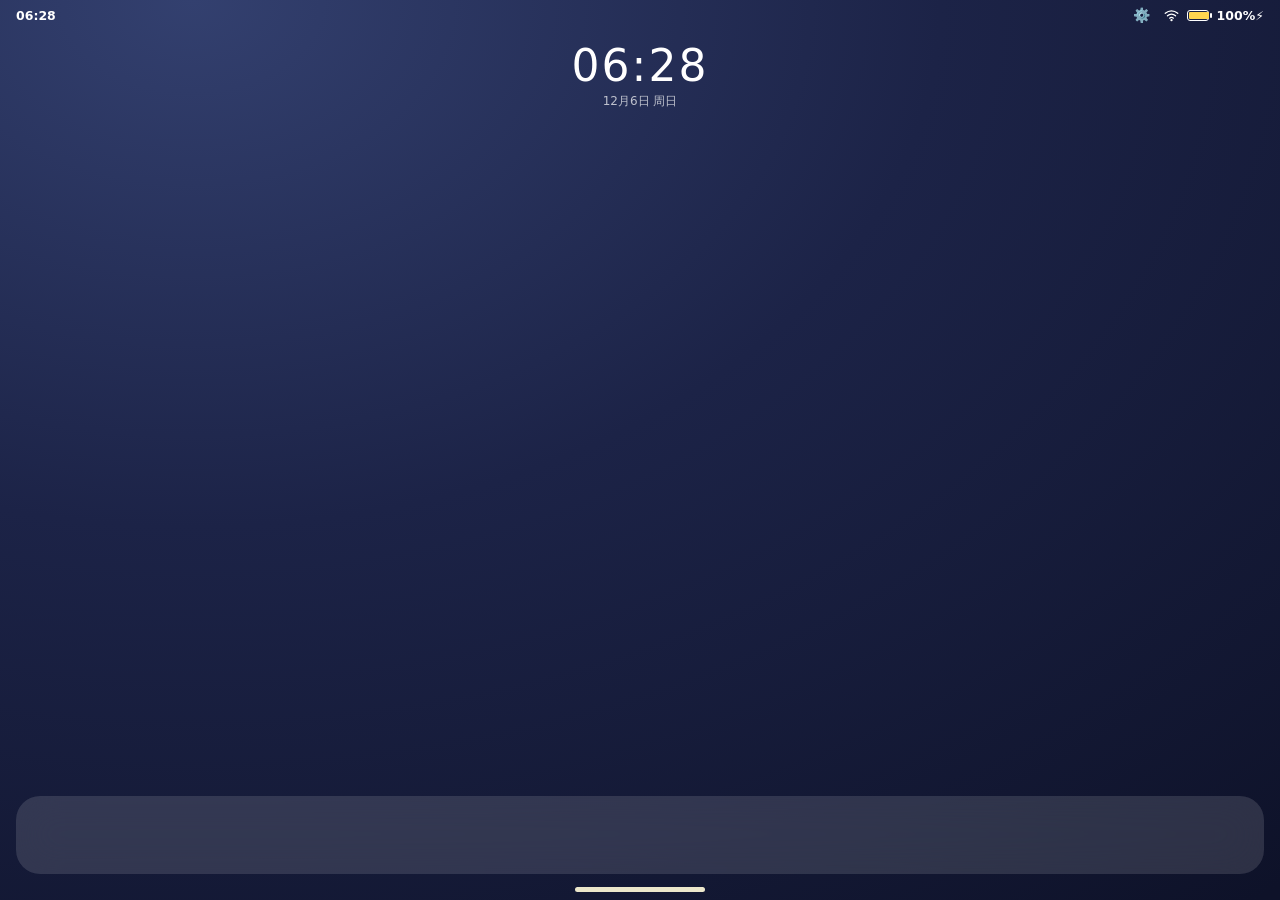
==== launcher/templates/home.html @ f42b1407 "有些BUG，要修改一下" ====
<!DOCTYPE html><html lang="zh-CN"><head><meta charset="utf-8">
<meta name="viewport" content="width=device-width,initial-scale=1">
<title>__TITLE__</title>
<style>
*{margin:0;padding:0;box-sizing:border-box;-webkit-tap-highlight-color:transparent}
html,body{height:100%;overflow:hidden}
body{font-family:system-ui,-apple-system,"PingFang SC","Microsoft YaHei",sans-serif;
background:radial-gradient(130% 130% at 15% 0%,#33406f 0%,#1c2347 45%,#0e1229 100%);
color:#fff;user-select:none}
#statusbar{position:fixed;top:0;left:0;right:0;height:30px;z-index:90;
display:flex;justify-content:space-between;align-items:center;padding:0 16px;
font-size:12.5px;font-weight:600;pointer-events:auto}
.sbR{display:flex;align-items:center;gap:8px}
#gearBtn{background:none;border:0;color:#fff;cursor:pointer;font-size:14px;padding:4px 6px;border-radius:6px;mix-blend-mode:difference}
#gearBtn:hover{background:rgba(255,255,255,.18)}
#gearBtn.hasUpdate::after{content:"";display:inline-block;width:6px;height:6px;margin-left:1px;
background:#e74c3c;border-radius:50%;vertical-align:top;box-shadow:0 0 0 2px #0e1229}
#netIcon{width:15px;height:15px}
#netIcon .slash{display:none}
#netIcon.off .slash{display:block}
#netIcon.off .arc{opacity:.3}
#batt{width:22px;height:11px;border:1.5px solid #fff;border-radius:3px;position:relative}
#batt i{position:absolute;inset:1px;background:#7CFC9A;border-radius:1px;transition:width .3s}
#batt b{position:absolute;right:-4px;top:2px;width:2px;height:5px;background:#fff;border-radius:1px}
#home{position:absolute;inset:0;display:flex;flex-direction:column;
padding:40px 0 0;transition:.25s;touch-action:none}
#home.dim{opacity:0;transform:scale(1.08);pointer-events:none}
#cw{text-align:center;margin-bottom:18px}
#cwTime{font-size:44px;font-weight:200;letter-spacing:2px}
#cwDate{font-size:12px;opacity:.7;margin-top:2px}
#pager{flex:1;overflow:hidden}
#screens{display:flex;height:100%;transition:transform .25s cubic-bezier(.2,.8,.2,1)}
.screen{flex:0 0 100%;display:grid;grid-template-columns:repeat(4,1fr);
gap:26px 6px;align-content:start;padding:10px 22px}
.icon{display:flex;flex-direction:column;align-items:center;gap:7px;cursor:pointer}
.tile{position:relative;width:58px;height:58px;border-radius:15px;font-size:29px;
display:flex;align-items:center;justify-content:center;
background:linear-gradient(160deg,rgba(255,255,255,.22),rgba(255,255,255,.06)),var(--c);
box-shadow:0 8px 18px rgba(0,0,0,.35);transition:transform .12s}
.icon:active .tile{transform:scale(.88)}
.name{font-size:12px;opacity:.92;max-width:70px;overflow:hidden;text-overflow:ellipsis;white-space:nowrap}
.tile.running::after{content:"";position:absolute;bottom:-11px;left:50%;
transform:translateX(-50%);width:5px;height:5px;border-radius:50%;background:#7CFC9A}
.tile.system::before{content:"";position:absolute;top:4px;right:4px;width:5px;height:5px;border-radius:50%;background:#00cec9}
#dots{display:flex;justify-content:center;gap:6px;padding:8px 0 12px}
#dots i{width:6px;height:6px;border-radius:50%;background:rgba(255,255,255,.35);transition:.2s}
#dots i.on{background:#fff;transform:scale(1.2)}
#dock{margin:0 16px 26px;height:78px;border-radius:24px;background:rgba(255,255,255,.13);
backdrop-filter:blur(20px);display:flex;align-items:center;justify-content:space-evenly}
#dock .name{display:none}
.panel{position:fixed;inset:0;z-index:60;background:rgba(10,14,30,.85);backdrop-filter:blur(14px);
transform:translateY(100%);transition:transform .28s cubic-bezier(.2,.8,.2,1);
display:flex;flex-direction:column;padding:46px 0 24px}
.panel.show{transform:translateY(0)}
.pHead{display:flex;justify-content:space-between;align-items:center;padding:0 22px 12px;font-size:15px}
.pHead span{display:flex;gap:8px}
.pHead button{background:rgba(255,255,255,.15);border:none;color:#fff;border-radius:14px;
padding:6px 12px;cursor:pointer;font-size:12px}
#rCards{flex:1;display:flex;gap:14px;overflow-x:auto;padding:10px 22px;align-items:center;touch-action:pan-x}
.card{position:relative;flex:0 0 150px;height:210px;border-radius:18px;background:rgba(255,255,255,.1);
display:flex;flex-direction:column;align-items:center;justify-content:center;gap:10px;
cursor:pointer;transition:transform .2s,opacity .2s;touch-action:none;will-change:transform,opacity}
.card.fadeOut{opacity:0;transform:translateY(-80px) scale(.85)!important;pointer-events:none}
.card .x{position:absolute;top:8px;right:10px;background:none;border:none;color:rgba(255,255,255,.7);
font-size:15px;cursor:pointer}
.card .st{font-size:11px;color:rgba(255,255,255,.55)}
.rTip{text-align:center;color:rgba(255,255,255,.45);font-size:12px;padding-top:12px}
.rEmpty{flex:1;display:flex;align-items:center;justify-content:center;color:rgba(255,255,255,.4);font-size:14px}
.page{position:absolute;inset:0;background:#fff;display:none;flex-direction:column;
z-index:40;padding-top:30px}
.page.show{display:flex;animation:op .3s cubic-bezier(.25,.9,.3,1)}
@keyframes op{from{transform:scale(.4);opacity:0;border-radius:30px}}
.bar{height:44px;background:#1c2347;color:#fff;display:flex;align-items:center;
justify-content:space-between;padding:0 14px;font-size:13px}
.bar button{background:none;border:none;color:#fff;font-size:13px;cursor:pointer;padding:6px 10px}
.page iframe{flex:1;border:0;width:100%}
.loading{flex:1;display:flex;align-items:center;justify-content:center;color:#888;font-size:14px}
.gz{position:absolute;left:0;right:0;bottom:0;height:16px;z-index:5}
#homeBar{position:fixed;left:50%;bottom:8px;transform:translateX(-50%);width:130px;height:5px;
border-radius:3px;background:#fff;mix-blend-mode:difference;z-index:99;cursor:pointer}
/* ── 关于模态 ── */
.modalMask{position:fixed;inset:0;z-index:200;background:rgba(0,0,0,.65);backdrop-filter:blur(6px);
display:none;align-items:center;justify-content:center;padding:24px}
.modalMask.show{display:flex;animation:fade .2s}
@keyframes fade{from{opacity:0}}
.modal{width:min(520px,96vw);max-height:86vh;background:#141938;border:1px solid rgba(255,255,255,.1);
border-radius:20px;padding:22px;display:flex;flex-direction:column;gap:14px;color:#fff;
box-shadow:0 20px 60px rgba(0,0,0,.6)}
.modal h2{font-size:18px;font-weight:600;display:flex;align-items:center;gap:10px}
.modal .ver{display:flex;justify-content:space-between;align-items:center;font-size:12px;opacity:.75}
.modal .logoRow{display:flex;gap:14px;align-items:center}
.modal .logoBig{width:64px;height:64px;border-radius:18px;font-size:34px;
background:linear-gradient(160deg,#5b8cff44,#00cec933);display:flex;align-items:center;justify-content:center;
box-shadow:0 8px 24px rgba(0,0,0,.4)}
.modal .cl{background:rgba(255,255,255,.06);border-radius:12px;padding:10px 16px;
max-height:260px;overflow:auto;font-size:13px;line-height:1.8}
.modal .cl ul{padding-left:18px}
.modal .foot{display:flex;justify-content:flex-end;gap:8px;margin-top:auto}
.modal button{padding:8px 16px;border-radius:12px;border:0;cursor:pointer;font-size:12px;font-weight:600}
.btnPri{background:#5b8cff;color:#fff}
.btnDef{background:rgba(255,255,255,.12);color:#fff}
.updHint{padding:10px 12px;border-radius:12px;font-size:12px;line-height:1.7}
.updHint.ok{background:rgba(46,204,113,.15);color:#2ecc71}
.updHint.up{background:rgba(231,76,60,.15);color:#e74c3c}
/* ── Toast ── */
.__toast{position:fixed;left:50%;top:50%;transform:translate(-50%,-50%);z-index:9999;
padding:10px 18px;background:rgba(0,0,0,.82);color:#fff;border-radius:12px;font-size:13px;
font-weight:500;animation:fade .15s, pop .22s cubic-bezier(.2,.9,.3,1.2)}
@keyframes pop{from{transform:translate(-50%,-50%) scale(.85);opacity:0}}
</style></head><body>

<div id="statusbar">
  <span id="sbTime">--:--</span>
  <span class="sbR">
    <button id="gearBtn" title="关于 / 系统更新">⚙️</button>
    <svg id="netIcon" viewBox="0 0 24 24" fill="none" stroke="currentColor"
         stroke-width="2" stroke-linecap="round">
      <path class="arc" d="M2 8.5C5 5.9 8.4 4.5 12 4.5s7 1.4 10 4"/>
      <path class="arc" d="M5.5 12.5c2-1.8 4.2-2.7 6.5-2.7s4.5.9 6.5 2.7"/>
      <path class="arc" d="M9 16.3c1-.9 2-1.3 3-1.3s2 .4 3 1.3"/>
      <circle cx="12" cy="19.5" r="1.8" fill="currentColor" stroke="none"/>
      <path class="slash" d="M4 4l16 16"/>
    </svg>
    <span id="batt"><i id="battFill"></i><b></b></span><span id="battPct"></span>
  </span>
</div>

<div id="home">
  <div id="cw"><div id="cwTime">--:--</div><div id="cwDate"></div></div>
  <div id="pager"><div id="screens"></div></div>
  <div id="dots"></div>
  <div id="dock"></div>
</div>

<!-- 最近任务面板（上拉手势打开） -->
<div id="recents" class="panel">
  <div class="pHead"><span>最近任务</span>
    <span><button id="clearAll">全部清除</button><button id="closeR">▼ 收起</button></span></div>
  <div id="rCards"></div>
  <div class="rTip">上滑卡片清除单个 · 空白处下滑关闭 · 点卡片回到应用</div>
</div>

<!-- 关于 / 系统更新 模态 -->
<div id="aboutMask" class="modalMask">
  <div class="modal" role="dialog" aria-label="关于">
    <div class="logoRow">
      <div class="logoBig">🚀</div>
      <div style="flex:1">
        <h2>__TITLE__</h2>
        <div class="ver"><span id="abVer">v__VERSION__</span>
          <span id="abRel">__RELEASED__</span></div>
      </div>
    </div>
    <div id="abUpd" class="updHint" style="display:none"></div>
    <div>
      <div style="font-size:12px;opacity:.7;margin-bottom:6px">📋 更新说明</div>
      <div class="cl"><ul>__CHANGELOG_HTML__</ul></div>
    </div>
    <div class="foot">
      <button class="btnDef" onclick="closeAbout()">关闭</button>
      <button class="btnPri" onclick="checkLauncherUpdate()">🔍 检查更新</button>
    </div>
  </div>
</div>

<div id="pages"></div>
<div id="homeBar"></div>

<script>
const LAUNCHER_VER = '__VERSION__';
const PAGE=16;
let APPS=[],pageIdx=0,screenCount=0,current=null,recentsOpen=false,suppress=false;
const pages={},openedOrder=[];
const $=id=>document.getElementById(id);

/* ── 工具 ── */
function showToast(msg,dur){const d=document.createElement('div');d.className='__toast';
  d.textContent=msg;document.body.appendChild(d);
  setTimeout(()=>{d.style.transition='opacity .2s';d.style.opacity='0';
    setTimeout(()=>d.remove(),220);},(dur||1600));}
function esc(s){return String(s??'').replace(/[&<>"']/g,c=>({'&':'&amp;','<':'&lt;','>':'&gt;','"':'&quot;',"'":'&#39;'}[c]));}
function clUL(text){if(!text)return'<li style="opacity:.4">暂无</li>';
  return String(text).split('\n').map(s=>s.trim().replace(/^[-•*]\s*/,'')).filter(Boolean)
    .map(s=>'<li>'+esc(s)+'</li>').join('')||'<li style="opacity:.4">暂无</li>';}

/* ── 时钟 / 网络 / 电量 ── */
function tick(){const d=new Date(),p=n=>String(n).padStart(2,'0');
  $('sbTime').textContent=p(d.getHours())+':'+p(d.getMinutes());
  $('cwTime').textContent=$('sbTime').textContent;
  $('cwDate').textContent=`${d.getMonth()+1}月${d.getDate()}日 周${'日一二三四五六'[d.getDay()]}`;}
tick();setInterval(tick,1000);
const setNet=()=>$('netIcon').classList.toggle('off',!navigator.onLine);
addEventListener('online',setNet);addEventListener('offline',setNet);setNet();
if(navigator.getBattery)navigator.getBattery().then(b=>{
  const up=()=>{$('battFill').style.width=(b.level*100)+'%';
    $('battFill').style.background=b.charging?'#ffd54f':'#7CFC9A';
    $('battPct').textContent=Math.round(b.level*100)+'%'+(b.charging?'⚡':'');};
  up();b.addEventListener('levelchange',up);b.addEventListener('chargingchange',up);});

/* ── 桌面构建 ── */
function buildHome(){
  const homeApps=APPS.filter(a=>!a.dock);
  screenCount=Math.max(1,Math.ceil(homeApps.length/PAGE));
  const sc=$('screens');sc.innerHTML='';
  for(let s=0;s<screenCount;s++){
    const d=document.createElement('div');d.className='screen';
    homeApps.slice(s*PAGE,(s+1)*PAGE).forEach(a=>d.appendChild(iconEl(a)));
    sc.appendChild(d);}
  const dk=$('dock');dk.innerHTML='';
  APPS.filter(a=>a.dock).forEach(a=>dk.appendChild(iconEl(a)));
  const dots=$('dots');dots.innerHTML='';
  for(let i=0;i<screenCount;i++)dots.appendChild(document.createElement('i'));
  gotoPage(0);updateDots();}
function iconEl(a){
  const d=document.createElement('div');d.className='icon';d.dataset.id=a.id;
  const sys=a.system?'<div class="tile system" style="--c:'+a.color+'">'+a.icon+'</div>':
    '<div class="tile" style="--c:'+a.color+'">'+a.icon+'</div>';
  d.innerHTML=sys+'<div class="name">'+esc(a.name)+'</div>';return d;}
function gotoPage(i){
  pageIdx=Math.max(0,Math.min(screenCount-1,i));
  $('screens').style.transform=`translateX(${-pageIdx*$('pager').clientWidth}px)`;
  [...$('dots').children].forEach((d,j)=>d.classList.toggle('on',j===pageIdx));}
addEventListener('resize',()=>gotoPage(pageIdx));
function updateDots(){
  const run={};APPS.forEach(a=>run[a.id]=a.running);
  document.querySelectorAll('.icon').forEach(el=>{
    const tile=el.querySelector('.tile');
    if(tile){tile.classList.toggle('running',!!run[el.dataset.id]);
      tile.classList.toggle('system',!!APPS.find(a=>a.id===el.dataset.id&&a.system));}});}

/* ── 打开/关闭应用 ── */
async function openApp(a){
  let pg=pages[a.id];if(!pg){
    pg=document.createElement('div');pg.className='page';
    // 后台进程（有 cmd 无 port）：不创建 iframe，显示进度提示
    const isBg=!a.cmd||(a.cmd&&a.port==null);
    if(isBg){
      pg.innerHTML=`<div class="bar"><span>${esc(a.icon)} ${esc(a.name)}</span>
        <span><button onclick="goHome()">🏠 回桌面</button>
        <button onclick="killApp('${a.id}')">✕ 退出</button></span></div>
        <div class="loading">正在启动 ${esc(a.name)}…</div>
        <div style="text-align:center;margin-top:40px;opacity:.6">${esc(a.name)} 后台运行中</div>`;
    }else{
      pg.innerHTML=`<div class="bar"><span>${esc(a.icon)} ${esc(a.name)}</span>
        <span><button onclick="goHome()">🏠 回桌面</button>
        <button onclick="killApp('${a.id}')">✕ 退出</button></span></div>
        <div class="loading">正在拉起进程，等待端口就绪…</div>
        <iframe style="display:none"></iframe><div class="gz"></div>`;
    }
    document.body.appendChild(pg);pages[a.id]=pg;openedOrder.push(a.id);}
  pg.classList.add('show');$('home').classList.add('dim');current=a.id;
  const wasRunning=a.running;
  const j=await (await fetch('/api/open?id='+a.id)).json();
  const iframe=pg.querySelector('iframe'),ld=pg.querySelector('.loading');
  if(j.url){
    if(j.ok&&(!wasRunning||!iframe.src)){
      iframe.src=j.url+(j.url.includes('?')?'&':'?')+'t='+Date.now();
      iframe.onload=()=>{ld.style.display='none';iframe.style.display='block';};
    }else{ld.style.display='none';iframe.style.display='block';}
  }else{
    // 无 URL（后台进程）：直接标记就绪
    ld.style.display='none';
  }
  poll();}
function goHome(){if(recentsOpen)return closeRecents();
  if(!current)return;pages[current].classList.remove('show');
  $('home').classList.remove('dim');current=null;}
async function killApp(id){
  const card=document.querySelector(`#rCards .card[data-id="${id}"]`);
  if(card){card.classList.add('fadeOut');}
  try{await fetch('/api/close?id='+id);}catch(e){}
  if(pages[id]){
    // 1. 断开 iframe（about:blank 停止 React 渲染）
    const iframe=pages[id].querySelector('iframe');
    if(iframe){
      const done=new Promise(res=>{
        iframe.onload=()=>{iframe.remove();res();};
        iframe.src='about:blank';
        setTimeout(res,300); // 保底超时
      });
      await done;
    }
    // 2. 隐藏 + 延迟删除
    pages[id].style.display='none';
    setTimeout(()=>{
      if(pages[id]&&!pages[id].parentElement)return;
      if(pages[id]){pages[id].remove();delete pages[id];}
      const idx=openedOrder.indexOf(id);if(idx>=0)openedOrder.splice(idx,1);
      if(current===id){current=null;$('home').classList.remove('dim');}
      if(recentsOpen)renderRecents();poll();},50);
  }else{
    const idx=openedOrder.indexOf(id);if(idx>=0)openedOrder.splice(idx,1);
    if(current===id){current=null;$('home').classList.remove('dim');}
    if(recentsOpen)renderRecents();poll();}
}

/* ── 最近任务（单卡上滑+动画+全部清除确认）── */
function openRecents(){recentsOpen=true;renderRecents();$('recents').classList.add('show');}
function closeRecents(){recentsOpen=false;$('recents').classList.remove('show');}
function renderRecents(){
  const box=$('rCards');box.innerHTML='';
  if(!openedOrder.length){box.innerHTML='<div class="rEmpty">没有运行中的应用</div>';return;}
  openedOrder.slice().reverse().forEach(id=>{
    const a=APPS.find(x=>x.id===id);if(!a)return;
    const c=document.createElement('div');c.className='card';c.dataset.id=id;
    c.innerHTML=`<button class="x">✕</button>
      <div class="tile" style="--c:${a.color}">${a.icon}</div>
      <div class="name">${esc(a.name)}</div><div class="st">${a.running?'进程运行中':'页面保活中'}</div>`;
    let sy=null,mvY=0;
    c.addEventListener('pointerdown',e=>{sy=e.clientY;c.setPointerCapture(e.pointerId);
      c.style.transition='none';});
    c.addEventListener('pointermove',e=>{if(sy==null)return;mvY=e.clientY-sy;
      if(mvY<0)c.style.transform=`translateY(${mvY}px)`;});
    c.addEventListener('pointerup',e=>{
      if(sy==null)return;const dy=mvY;mvY=0;sy=null;c.style.transition='';c.style.transform='';
      if(dy<-60){killApp(id);return;} // 上滑清除
      if(Math.abs(dy)<6)c.click();});   // 非拖拽 -> 当成点击
    c.onclick=()=>{if(suppress)return;closeRecents();openApp(a);};
    c.querySelector('.x').onclick=e=>{e.stopPropagation();killApp(id);};
    box.appendChild(c);});}
$('clearAll').onclick=async ()=>{
  const n=openedOrder.length;if(!n)return;
  if(!confirm(`确定关闭所有 ${n} 个运行中的应用？（进程将被回收）`))return;
  const all=[...openedOrder];
  // 1. 先清空所有 iframe（about:blank 停止 React）
  for(const id of all){
    if(pages[id]){
      const iframe=pages[id].querySelector('iframe');
      if(iframe){iframe.src='about:blank';}
      pages[id].style.display='none';
    }
  }
  // 2. 等待 iframe 切换完成
  await new Promise(r=>setTimeout(r,250));
  // 3. 关闭所有后端进程
  for(const id of all){
    try{await fetch('/api/close?id='+id);}catch(e){}
  }
  // 4. 延迟后真正删除 DOM
  setTimeout(()=>{
    for(const id of all){
      if(pages[id]){pages[id].remove();delete pages[id];}
    }
    openedOrder.length=0;
    if(current){current=null;$('home').classList.remove('dim');}
    if(recentsOpen)renderRecents();
    poll();
    showToast(`已关闭 ${all.length} 个后台进程`);},100);};
$('closeR').onclick=closeRecents;

/* ── 全局手势：左右翻页、上拉最近任务 ── */
let drag=null;
addEventListener('pointerdown',e=>{
  if(e.target.closest('#homeBar,button,.bar,#statusbar,.card,.modalMask input,.modalMask button'))return;
  drag={x:e.clientX,y:e.clientY,dx:0,dy:0,axis:null};
  if(!recentsOpen&&e.target.setPointerCapture)e.target.setPointerCapture(e.pointerId);});
addEventListener('pointermove',e=>{
  if(!drag)return;drag.dx=e.clientX-drag.x;drag.dy=e.clientY-drag.y;
  if(!drag.axis&&(Math.abs(drag.dx)>8||Math.abs(drag.dy)>8))
    drag.axis=Math.abs(drag.dx)>Math.abs(drag.dy)?'h':'v';
  if(!recentsOpen&&!current&&drag.axis==='h'){
    $('screens').style.transition='none';
    $('screens').style.transform=`translateX(${-pageIdx*$('pager').clientWidth+drag.dx}px)`;}});
addEventListener('pointerup',e=>{
  if(!drag)return;const{dx,dy,axis}=drag;drag=null;
  suppress=!!axis&&(Math.abs(dx)>8||Math.abs(dy)>8);
  if(recentsOpen){if(axis==='v'&&dy>70)closeRecents();return;}
  if(!current){
    if(axis==='v'&&dy<-60){openRecents();return;}
    if(axis==='h'){if(dx<-60)gotoPage(pageIdx+1);else if(dx>60)gotoPage(pageIdx-1);else gotoPage(pageIdx);}}
  else{if(axis==='v'&&dy<-50)openRecents();}});
document.addEventListener('click',e=>{
  if(suppress){suppress=false;return;}
  const ic=e.target.closest('.icon');if(!ic)return;
  const a=APPS.find(x=>x.id===ic.dataset.id);if(a)openApp(a);});
$('homeBar').onclick=()=>{if(recentsOpen)closeRecents();else openRecents();};
addEventListener('keydown',e=>{if(e.key==='Escape'){
  if($('aboutMask').classList.contains('show'))closeAbout();else goHome();}});

/* ── 关于模态 ── */
function openAbout(){$('aboutMask').classList.add('show');}
function closeAbout(){$('aboutMask').classList.remove('show');}
$('gearBtn').onclick=openAbout;
$('aboutMask').addEventListener('click',e=>{if(e.target.id==='aboutMask')closeAbout();});
async function checkLauncherUpdate(){
  const box=$('abUpd');box.style.display='block';box.className='updHint';
  box.textContent='正在检查更新…';
  try{const r=await fetch('/api/launcher/version');const d=await r.json();
    if(d.error){box.className='updHint up';box.innerHTML='⚠️ 连不上仓库：'+esc(d.error);return;}
    const rem=d.remote||'（无远端信息）';
    if(d.upgradable){
      box.className='updHint up';
      box.innerHTML=`<b>✨ 发现新版本</b><br>当前 v${esc(d.local)} → 最新 v${esc(rem)}<br>`+
        `<small>发布时间：${esc(d.released_remote||'—')}</small><br>`+
        `<div style="margin-top:8px;padding:8px 10px;background:rgba(255,255,255,.06);border-radius:10px;font-size:12px">更新内容：<ul style="padding-left:18px;margin-top:4px">${clUL(d.changelog_remote)}</ul></div>`+
        `<button class="btnPri" style="margin-top:10px;padding:7px 14px" onclick="goUpdateFromAbout()">立即更新（将跳转到系统信息）</button>`;
      $('gearBtn').classList.add('hasUpdate');
    }else{
      box.className='updHint ok';
      box.textContent=`✅ 当前已是最新版本（v${d.local}）。远端：${rem}`;
      $('gearBtn').classList.remove('hasUpdate');}}
  catch(e){box.className='updHint up';box.textContent='检查失败：'+e.message;}}
function goUpdateFromAbout(){
  closeAbout();
  const sysInfo=APPS.find(a=>a.id==='sysinfo');
  if(sysInfo){showToast('即将打开系统信息 → Launcher 更新');setTimeout(()=>openApp(sysInfo),400);}
  else{showToast('请打开系统信息应用（sysinfo）进行更新');}
}
// 启动时悄悄检查一次更新，决定是否显示红点
setTimeout(()=>fetch('/api/launcher/version').then(r=>r.json()).then(d=>{
  if(d.upgradable)$('gearBtn').classList.add('hasUpdate');}).catch(()=>{}),1500);

/* ── 轮询 ── */
async function poll(){
  const prev=APPS.map(a=>a.id).join(',');
  APPS=await (await fetch('/api/apps')).json();
  const cur=APPS.map(a=>a.id).join(',');
  if(prev!==cur&&prev.length){buildHome();}
  updateDots();if(recentsOpen)renderRecents();}
poll().then(()=>{buildHome();setInterval(poll,2000);});
</script></body></html>
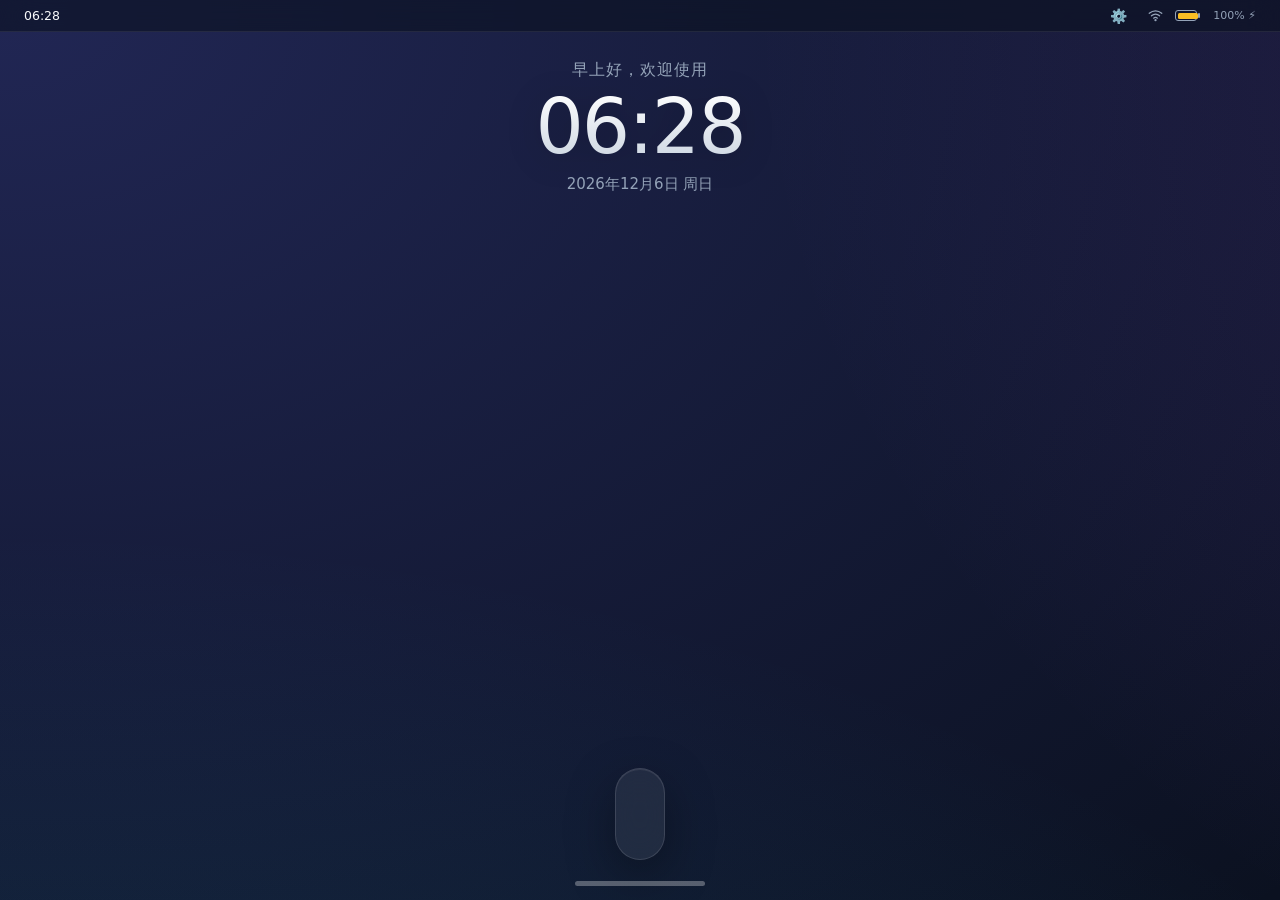
==== commit d711aa83: "美化测试例程" ====
--- a/launcher/templates/home.html
+++ b/launcher/templates/home.html
@@ -1,143 +1,358 @@
 <!DOCTYPE html><html lang="zh-CN"><head><meta charset="utf-8">
-<meta name="viewport" content="width=device-width,initial-scale=1">
+<meta name="viewport" content="width=device-width,initial-scale=1,maximum-scale=1,user-scalable=no">
 <title>__TITLE__</title>
 <style>
-*{margin:0;padding:0;box-sizing:border-box;-webkit-tap-highlight-color:transparent}
-html,body{height:100%;overflow:hidden}
-body{font-family:system-ui,-apple-system,"PingFang SC","Microsoft YaHei",sans-serif;
-background:radial-gradient(130% 130% at 15% 0%,#33406f 0%,#1c2347 45%,#0e1229 100%);
-color:#fff;user-select:none}
-#statusbar{position:fixed;top:0;left:0;right:0;height:30px;z-index:90;
-display:flex;justify-content:space-between;align-items:center;padding:0 16px;
-font-size:12.5px;font-weight:600;pointer-events:auto}
-.sbR{display:flex;align-items:center;gap:8px}
-#gearBtn{background:none;border:0;color:#fff;cursor:pointer;font-size:14px;padding:4px 6px;border-radius:6px;mix-blend-mode:difference}
-#gearBtn:hover{background:rgba(255,255,255,.18)}
-#gearBtn.hasUpdate::after{content:"";display:inline-block;width:6px;height:6px;margin-left:1px;
-background:#e74c3c;border-radius:50%;vertical-align:top;box-shadow:0 0 0 2px #0e1229}
-#netIcon{width:15px;height:15px}
-#netIcon .slash{display:none}
-#netIcon.off .slash{display:block}
-#netIcon.off .arc{opacity:.3}
-#batt{width:22px;height:11px;border:1.5px solid #fff;border-radius:3px;position:relative}
-#batt i{position:absolute;inset:1px;background:#7CFC9A;border-radius:1px;transition:width .3s}
-#batt b{position:absolute;right:-4px;top:2px;width:2px;height:5px;background:#fff;border-radius:1px}
-#home{position:absolute;inset:0;display:flex;flex-direction:column;
-padding:40px 0 0;transition:.25s;touch-action:none}
-#home.dim{opacity:0;transform:scale(1.08);pointer-events:none}
-#cw{text-align:center;margin-bottom:18px}
-#cwTime{font-size:44px;font-weight:200;letter-spacing:2px}
-#cwDate{font-size:12px;opacity:.7;margin-top:2px}
-#pager{flex:1;overflow:hidden}
-#screens{display:flex;height:100%;transition:transform .25s cubic-bezier(.2,.8,.2,1)}
-.screen{flex:0 0 100%;display:grid;grid-template-columns:repeat(4,1fr);
-gap:26px 6px;align-content:start;padding:10px 22px}
-.icon{display:flex;flex-direction:column;align-items:center;gap:7px;cursor:pointer}
-.tile{position:relative;width:58px;height:58px;border-radius:15px;font-size:29px;
-display:flex;align-items:center;justify-content:center;
-background:linear-gradient(160deg,rgba(255,255,255,.22),rgba(255,255,255,.06)),var(--c);
-box-shadow:0 8px 18px rgba(0,0,0,.35);transition:transform .12s}
-.icon:active .tile{transform:scale(.88)}
-.name{font-size:12px;opacity:.92;max-width:70px;overflow:hidden;text-overflow:ellipsis;white-space:nowrap}
-.tile.running::after{content:"";position:absolute;bottom:-11px;left:50%;
-transform:translateX(-50%);width:5px;height:5px;border-radius:50%;background:#7CFC9A}
-.tile.system::before{content:"";position:absolute;top:4px;right:4px;width:5px;height:5px;border-radius:50%;background:#00cec9}
-#dots{display:flex;justify-content:center;gap:6px;padding:8px 0 12px}
-#dots i{width:6px;height:6px;border-radius:50%;background:rgba(255,255,255,.35);transition:.2s}
-#dots i.on{background:#fff;transform:scale(1.2)}
-#dock{margin:0 16px 26px;height:78px;border-radius:24px;background:rgba(255,255,255,.13);
-backdrop-filter:blur(20px);display:flex;align-items:center;justify-content:space-evenly}
-#dock .name{display:none}
-.panel{position:fixed;inset:0;z-index:60;background:rgba(10,14,30,.85);backdrop-filter:blur(14px);
-transform:translateY(100%);transition:transform .28s cubic-bezier(.2,.8,.2,1);
-display:flex;flex-direction:column;padding:46px 0 24px}
-.panel.show{transform:translateY(0)}
-.pHead{display:flex;justify-content:space-between;align-items:center;padding:0 22px 12px;font-size:15px}
-.pHead span{display:flex;gap:8px}
-.pHead button{background:rgba(255,255,255,.15);border:none;color:#fff;border-radius:14px;
-padding:6px 12px;cursor:pointer;font-size:12px}
-#rCards{flex:1;display:flex;gap:14px;overflow-x:auto;padding:10px 22px;align-items:center;touch-action:pan-x}
-.card{position:relative;flex:0 0 150px;height:210px;border-radius:18px;background:rgba(255,255,255,.1);
-display:flex;flex-direction:column;align-items:center;justify-content:center;gap:10px;
-cursor:pointer;transition:transform .2s,opacity .2s;touch-action:none;will-change:transform,opacity}
-.card.fadeOut{opacity:0;transform:translateY(-80px) scale(.85)!important;pointer-events:none}
-.card .x{position:absolute;top:8px;right:10px;background:none;border:none;color:rgba(255,255,255,.7);
-font-size:15px;cursor:pointer}
-.card .st{font-size:11px;color:rgba(255,255,255,.55)}
-.rTip{text-align:center;color:rgba(255,255,255,.45);font-size:12px;padding-top:12px}
-.rEmpty{flex:1;display:flex;align-items:center;justify-content:center;color:rgba(255,255,255,.4);font-size:14px}
-.page{position:absolute;inset:0;background:#fff;display:none;flex-direction:column;
-z-index:40;padding-top:30px}
-.page.show{display:flex;animation:op .3s cubic-bezier(.25,.9,.3,1)}
-@keyframes op{from{transform:scale(.4);opacity:0;border-radius:30px}}
-.bar{height:44px;background:#1c2347;color:#fff;display:flex;align-items:center;
-justify-content:space-between;padding:0 14px;font-size:13px}
-.bar button{background:none;border:none;color:#fff;font-size:13px;cursor:pointer;padding:6px 10px}
-.page iframe{flex:1;border:0;width:100%}
-.loading{flex:1;display:flex;align-items:center;justify-content:center;color:#888;font-size:14px}
-.gz{position:absolute;left:0;right:0;bottom:0;height:16px;z-index:5}
-#homeBar{position:fixed;left:50%;bottom:8px;transform:translateX(-50%);width:130px;height:5px;
-border-radius:3px;background:#fff;mix-blend-mode:difference;z-index:99;cursor:pointer}
+/* ── 旗舰级毛玻璃拟态变量 ── */
+:root {
+    --glass-bg: rgba(255, 255, 255, 0.06);
+    --glass-bg-hover: rgba(255, 255, 255, 0.12);
+    --glass-border: rgba(255, 255, 255, 0.08);
+    --glass-border-hover: rgba(255, 255, 255, 0.2);
+    --text-primary: #f8fafc;
+    --text-secondary: #94a3b8;
+    --accent: #818cf8;
+    --accent-glow: rgba(129, 140, 248, 0.4);
+    --success: #34d399;
+    --danger: #f87171;
+}
+
+* { margin:0; padding:0; box-sizing:border-box; -webkit-tap-highlight-color:transparent; }
+html, body { height:100%; overflow:hidden; }
+body {
+    font-family: system-ui, -apple-system, "PingFang SC", "Microsoft YaHei", sans-serif;
+    -webkit-font-smoothing: antialiased;
+    color: var(--text-primary);
+    user-select: none;
+    background-color: #0b1120;
+    background-image: 
+        radial-gradient(at 0% 0%, rgba(99, 102, 241, 0.25) 0px, transparent 50%),
+        radial-gradient(at 100% 0%, rgba(168, 85, 247, 0.25) 0px, transparent 50%),
+        radial-gradient(at 100% 100%, rgba(236, 72, 153, 0.2) 0px, transparent 50%),
+        radial-gradient(at 0% 100%, rgba(34, 211, 238, 0.2) 0px, transparent 50%);
+    background-size: 200% 200%;
+    animation: aurora 25s ease infinite;
+}
+@keyframes aurora {
+    0% { background-position: 0% 50%; }
+    50% { background-position: 100% 50%; }
+    100% { background-position: 0% 50%; }
+}
+
+::-webkit-scrollbar { width: 6px; height: 6px; }
+::-webkit-scrollbar-track { background: transparent; }
+::-webkit-scrollbar-thumb { background: rgba(255,255,255,0.1); border-radius: 3px; }
+*:hover::-webkit-scrollbar-thumb { background: rgba(255,255,255,0.25); }
+
+/* ── 顶部状态栏 ── */
+#statusbar {
+    position:fixed; top:0; left:0; right:0; height:32px; z-index:90;
+    display:flex; justify-content:space-between; align-items:center; padding:0 24px;
+    font-size:12.5px; font-weight:500; pointer-events:auto;
+    background: rgba(11, 17, 32, 0.6);
+    backdrop-filter: blur(16px); -webkit-backdrop-filter: blur(16px);
+    border-bottom: 1px solid var(--glass-border);
+}
+.sbR { display:flex; align-items:center; gap:12px; }
+
+#gearBtn {
+    background:transparent; border:1px solid transparent; color:var(--text-primary);
+    cursor:pointer; font-size:14px; padding:4px 8px; border-radius:6px; transition:all 0.2s ease;
+}
+#gearBtn:hover { background:var(--glass-bg-hover); border-color:var(--glass-border-hover); }
+#gearBtn.hasUpdate::after {
+    content:""; display:inline-block; width:6px; height:6px; margin-left:2px;
+    background:var(--danger); border-radius:50%; vertical-align:top;
+    box-shadow: 0 0 6px var(--danger);
+    animation: pulse 2s cubic-bezier(0.4, 0, 0.6, 1) infinite;
+}
+@keyframes pulse { 0%, 100% { transform: scale(1); opacity: 1; } 50% { transform: scale(1.4); opacity: 0.6; } }
+
+#netIcon { width:15px; height:15px; color:var(--text-secondary); }
+#netIcon .slash { display:none; }
+#netIcon.off .slash { display:block; }
+#netIcon.off .arc { opacity:0.3; }
+
+#batt { width:22px; height:11px; border:1.5px solid var(--text-secondary); border-radius:3px; position:relative; }
+#batt i { position:absolute; inset:1.5px; background:var(--success); border-radius:1.5px; transition:width 0.3s ease; }
+#batt b { position:absolute; right:-4px; top:2px; width:2px; height:5px; background:var(--text-secondary); border-radius:1px; }
+
+/* ── 主桌面区域 ── */
+#home {
+    position:absolute; inset:0; display:flex; flex-direction:column;
+    padding:60px 0 0; transition:transform 0.35s cubic-bezier(0.4, 0, 0.2, 1), opacity 0.35s, filter 0.35s;
+    touch-action:none;
+}
+#home.dim { opacity:0; transform:scale(1.05); pointer-events:none; filter:blur(10px); }
+
+/*  放大版时钟与问候区 */
+#cw { text-align:center; margin-bottom:60px; padding:0 20px; }
+#cwGreeting { font-size:16px; color:var(--text-secondary); margin-bottom:8px; font-weight:500; letter-spacing:1px; }
+#cwTime {
+    font-size:76px; font-weight:200; letter-spacing:-2px; line-height:1;
+    font-variant-numeric: tabular-nums;
+    background: linear-gradient(to bottom, #ffffff 0%, #cbd5e1 100%);
+    -webkit-background-clip: text; -webkit-text-fill-color: transparent;
+    filter: drop-shadow(0 4px 16px rgba(0,0,0,0.2));
+}
+#cwDate { font-size:15px; color:var(--text-secondary); margin-top:10px; font-weight:500; }
+
+#pager { flex:1; overflow:hidden; display:flex; flex-direction:column; justify-content:center; }
+#screens { display:flex; height:100%; transition:transform 0.4s cubic-bezier(0.25, 0.8, 0.25, 1); }
+
+/* 🌟 核心布局优化：超大间距响应式网格 */
+.screen {
+    flex:0 0 100%; 
+    display:grid; 
+    grid-template-columns: repeat(auto-fill, minmax(110px, 1fr));
+    gap:60px 32px; 
+    align-content: center; 
+    justify-items: center;
+    max-width: 1000px; 
+    margin: 0 auto; 
+    padding: 0 40px;
+}
+
+.icon { display:flex; flex-direction:column; align-items:center; gap:14px; cursor:pointer; position:relative; width:110px; }
+.tile {
+    position:relative; width:84px; height:84px; border-radius:22px; font-size:38px;
+    display:flex; align-items:center; justify-content:center;
+    background: var(--glass-bg);
+    backdrop-filter: blur(16px); -webkit-backdrop-filter: blur(16px);
+    border: 1px solid var(--glass-border);
+    box-shadow: 0 12px 24px rgba(0, 0, 0, 0.2), inset 0 1px 0 rgba(255, 255, 255, 0.08);
+    transition: all 0.3s cubic-bezier(0.34, 1.56, 0.64, 1);
+    overflow: hidden;
+}
+.tile::before {
+    content: ''; position: absolute; top: 0; left: -100%; width: 50%; height: 100%;
+    background: linear-gradient(90deg, transparent, rgba(255,255,255,0.15), transparent);
+    transform: skewX(-25deg); transition: left 0.5s;
+}
+.icon:hover .tile::before { left: 150%; }
+.icon:hover .tile {
+    background: var(--glass-bg-hover);
+    border-color: var(--glass-border-hover);
+    transform: translateY(-8px) scale(1.05);
+    box-shadow: 0 24px 36px rgba(0, 0, 0, 0.3), inset 0 1px 0 rgba(255, 255, 255, 0.15);
+}
+.icon:active .tile { transform: scale(0.95); transition: transform 0.1s; }
+
+.name {
+    font-size:14px; color:var(--text-primary); width:100%; overflow:hidden;
+    text-overflow:ellipsis; white-space:nowrap; text-align:center;
+    text-shadow: 0 2px 6px rgba(0,0,0,0.5); padding: 0 4px;
+    font-weight: 500; letter-spacing: 0.5px;
+}
+.tile.running::after {
+    content:""; position:absolute; bottom:-10px; left:50%; transform:translateX(-50%);
+    width:6px; height:6px; border-radius:50%; background:var(--success);
+    box-shadow: 0 0 10px var(--success);
+}
+.tile.system::before {
+    content:""; position:absolute; top:6px; right:6px; width:6px; height:6px; border-radius:50%;
+    background:var(--accent); box-shadow: 0 0 10px var(--accent-glow); z-index: 2;
+}
+
+/* 优化的分页指示器 */
+#dots { display:flex; justify-content:center; gap:8px; padding:28px 0 24px; }
+#dots i { width:6px; height:6px; border-radius:50%; background:rgba(255,255,255,0.2); transition:all 0.3s cubic-bezier(0.34, 1.56, 0.64, 1); }
+#dots i.on { background:#fff; width:28px; border-radius:3px; box-shadow:0 0 12px rgba(255,255,255,0.5); }
+
+/* 🌟 放大版 Dock 栏 */
+#dock {
+    margin:0 auto 40px; height:92px; border-radius:26px;
+    background: rgba(255, 255, 255, 0.07);
+    backdrop-filter: blur(24px); -webkit-backdrop-filter: blur(24px);
+    border: 1px solid rgba(255, 255, 255, 0.12);
+    box-shadow: 0 16px 48px rgba(0, 0, 0, 0.35), inset 0 1px 0 rgba(255, 255, 255, 0.08);
+    display:flex; align-items:center; justify-content:center; gap: 20px;
+    padding: 0 24px;
+    max-width: 90%;
+}
+#dock .icon { width: auto; }
+#dock .tile { width:68px; height:68px; font-size:34px; border-radius:18px; }
+#dock .icon:hover .tile { transform: translateY(-12px) scale(1.25); } /* 更夸张的悬停放大 */
+#dock .name { display:none; }
+
+/* ── 最近任务面板 ── */
+.panel {
+    position:fixed; inset:0; z-index:60;
+    background: rgba(11, 17, 32, 0.75);
+    backdrop-filter: blur(24px); -webkit-backdrop-filter: blur(24px);
+    transform:translateY(100%); transition:transform 0.4s cubic-bezier(0.32, 0.72, 0, 1);
+    display:flex; flex-direction:column; padding:48px 0 24px;
+    border-top: 1px solid var(--glass-border);
+}
+.panel.show { transform:translateY(0); }
+.pHead { display:flex; justify-content:space-between; align-items:center; padding:0 28px 16px; font-size:15px; font-weight:600; }
+.pHead span { display:flex; gap:10px; }
+.pHead button {
+    background:var(--glass-bg); border:1px solid var(--glass-border); color:var(--text-primary);
+    border-radius:8px; padding:6px 14px; cursor:pointer; font-size:12px; transition:all 0.2s;
+}
+.pHead button:hover { background:var(--glass-bg-hover); border-color:var(--glass-border-hover); }
+
+#rCards { flex:1; display:flex; gap:24px; overflow-x:auto; padding:10px 28px; align-items:center; touch-action:pan-x; }
+.card {
+    position:relative; flex:0 0 160px; height:220px; border-radius:22px;
+    background: var(--glass-bg);
+    backdrop-filter: blur(12px); -webkit-backdrop-filter: blur(12px);
+    border: 1px solid var(--glass-border);
+    box-shadow: inset 0 1px 0 rgba(255,255,255,0.06);
+    display:flex; flex-direction:column; align-items:center; justify-content:center; gap:14px;
+    cursor:pointer; transition:all 0.25s cubic-bezier(0.34, 1.56, 0.64, 1); touch-action:none;
+    overflow: hidden;
+}
+.card::before {
+    content: ''; position: absolute; top: 0; left: -100%; width: 50%; height: 100%;
+    background: linear-gradient(90deg, transparent, rgba(255,255,255,0.1), transparent);
+    transform: skewX(-25deg); transition: left 0.6s;
+}
+.card:hover::before { left: 150%; }
+.card:hover { background: var(--glass-bg-hover); transform: translateY(-4px); border-color: var(--glass-border-hover); }
+.card.fadeOut { opacity:0; transform:translateY(-80px) scale(0.85)!important; pointer-events:none; }
+.card .x {
+    position:absolute; top:12px; right:14px; background:none; border:none; color:var(--text-secondary);
+    font-size:18px; cursor:pointer; transition:all 0.2s; z-index: 2;
+}
+.card .x:hover { color:var(--danger); transform: scale(1.1); }
+.card .st { font-size:12px; color:var(--text-secondary); }
+.rTip { text-align:center; color:var(--text-secondary); font-size:13px; padding-top:20px; }
+.rEmpty { flex:1; display:flex; align-items:center; justify-content:center; color:var(--text-secondary); font-size:15px; }
+
+/* ── 应用页面 ── */
+.page {
+    position:absolute; inset:0; background:rgba(11, 17, 32, 0.96); display:none; flex-direction:column;
+    z-index:40; padding-top:32px;
+    backdrop-filter: blur(10px); -webkit-backdrop-filter: blur(10px);
+}
+.page.show { display:flex; animation:op 0.35s cubic-bezier(0.34, 1.56, 0.64, 1); }
+@keyframes op { from { transform:scale(0.96) translateY(10px); opacity:0; } }
+.bar {
+    height:46px; background:rgba(255,255,255,0.04); color:var(--text-primary);
+    display:flex; align-items:center; justify-content:space-between; padding:0 18px;
+    font-size:14px; font-weight:500; border-bottom: 1px solid var(--glass-border);
+}
+.bar button {
+    background:transparent; border:1px solid var(--glass-border); color:var(--text-primary);
+    font-size:13px; cursor:pointer; padding:6px 12px; border-radius:8px; transition:all 0.2s;
+}
+.bar button:hover { background:var(--glass-bg-hover); border-color:var(--glass-border-hover); }
+.page iframe { flex:1; border:0; width:100%; background: #fff; }
+.loading {
+    flex:1; display:flex; align-items:center; justify-content:center;
+    color:var(--text-secondary); font-size:15px;
+    animation: blink 1.5s ease-in-out infinite;
+}
+@keyframes blink { 0%, 100% { opacity: 1; } 50% { opacity: 0.4; } }
+.gz { position:absolute; left:0; right:0; bottom:0; height:16px; z-index:5; }
+
+#homeBar {
+    position:fixed; left:50%; bottom:14px; transform:translateX(-50%);
+    width:130px; height:5px; border-radius:3px;
+    background: rgba(255,255,255,0.3);
+    z-index:99; cursor:pointer; transition:all 0.3s cubic-bezier(0.34, 1.56, 0.64, 1);
+}
+#homeBar:hover { background: rgba(255,255,255,0.6); width: 150px; box-shadow: 0 0 12px rgba(255,255,255,0.3); }
+
 /* ── 关于模态 ── */
-.modalMask{position:fixed;inset:0;z-index:200;background:rgba(0,0,0,.65);backdrop-filter:blur(6px);
-display:none;align-items:center;justify-content:center;padding:24px}
-.modalMask.show{display:flex;animation:fade .2s}
-@keyframes fade{from{opacity:0}}
-.modal{width:min(520px,96vw);max-height:86vh;background:#141938;border:1px solid rgba(255,255,255,.1);
-border-radius:20px;padding:22px;display:flex;flex-direction:column;gap:14px;color:#fff;
-box-shadow:0 20px 60px rgba(0,0,0,.6)}
-.modal h2{font-size:18px;font-weight:600;display:flex;align-items:center;gap:10px}
-.modal .ver{display:flex;justify-content:space-between;align-items:center;font-size:12px;opacity:.75}
-.modal .logoRow{display:flex;gap:14px;align-items:center}
-.modal .logoBig{width:64px;height:64px;border-radius:18px;font-size:34px;
-background:linear-gradient(160deg,#5b8cff44,#00cec933);display:flex;align-items:center;justify-content:center;
-box-shadow:0 8px 24px rgba(0,0,0,.4)}
-.modal .cl{background:rgba(255,255,255,.06);border-radius:12px;padding:10px 16px;
-max-height:260px;overflow:auto;font-size:13px;line-height:1.8}
-.modal .cl ul{padding-left:18px}
-.modal .foot{display:flex;justify-content:flex-end;gap:8px;margin-top:auto}
-.modal button{padding:8px 16px;border-radius:12px;border:0;cursor:pointer;font-size:12px;font-weight:600}
-.btnPri{background:#5b8cff;color:#fff}
-.btnDef{background:rgba(255,255,255,.12);color:#fff}
-.updHint{padding:10px 12px;border-radius:12px;font-size:12px;line-height:1.7}
-.updHint.ok{background:rgba(46,204,113,.15);color:#2ecc71}
-.updHint.up{background:rgba(231,76,60,.15);color:#e74c3c}
+.modalMask {
+    position:fixed; inset:0; z-index:200;
+    background:rgba(0, 0, 0, 0.6);
+    backdrop-filter:blur(8px); -webkit-backdrop-filter:blur(8px);
+    display:none; align-items:center; justify-content:center; padding:24px;
+}
+.modalMask.show { display:flex; animation:fade 0.25s ease; }
+@keyframes fade { from { opacity:0; } }
+.modal {
+    width:min(540px,92vw); max-height:86vh;
+    background: rgba(20, 25, 45, 0.8);
+    backdrop-filter: blur(30px); -webkit-backdrop-filter: blur(30px);
+    border: 1px solid var(--glass-border);
+    border-radius: 22px;
+    padding:26px;
+    display:flex; flex-direction:column; gap:18px;
+    color:var(--text-primary);
+    box-shadow: 0 25px 50px -12px rgba(0, 0, 0, 0.5), inset 0 1px 0 rgba(255,255,255,0.08);
+}
+.modal h2 { font-size:19px; font-weight:600; display:flex; align-items:center; gap:12px; }
+.modal .ver { display:flex; justify-content:space-between; align-items:center; font-size:13px; color:var(--text-secondary); font-variant-numeric: tabular-nums; }
+.modal .logoRow { display:flex; gap:18px; align-items:center; }
+.modal .logoBig {
+    width:60px; height:60px; border-radius:16px; font-size:30px;
+    background: rgba(255, 255, 255, 0.06);
+    border: 1px solid var(--glass-border);
+    display:flex; align-items:center; justify-content:center;
+    box-shadow: 0 8px 16px rgba(0, 0, 0, 0.2), inset 0 1px 0 rgba(255,255,255,0.08);
+}
+.modal .cl {
+    background:rgba(0, 0, 0, 0.2);
+    border: 1px solid var(--glass-border);
+    border-radius:12px;
+    padding:14px 18px;
+    max-height:260px; overflow:auto;
+    font-size:13px; line-height:1.7;
+    color: var(--text-secondary);
+}
+.modal .cl ul { padding-left:18px; }
+.modal .foot { display:flex; justify-content:flex-end; gap:12px; margin-top:auto; }
+.modal button { padding:9px 18px; border-radius:10px; border:0; cursor:pointer; font-size:13px; font-weight:600; transition:all 0.2s; }
+.btnPri { background: var(--accent); color: #fff; box-shadow: 0 4px 12px var(--accent-glow); }
+.btnPri:hover { background: #6366f1; transform:translateY(-1px); box-shadow: 0 6px 16px var(--accent-glow); }
+.btnDef { background: transparent; color: var(--text-secondary); border: 1px solid var(--glass-border); }
+.btnDef:hover { background:var(--glass-bg-hover); color:var(--text-primary); border-color:var(--glass-border-hover); }
+.updHint { padding:14px; border-radius:12px; font-size:13px; line-height:1.6; border:1px solid transparent; }
+.updHint.ok { background:rgba(52, 211, 153, 0.1); color:var(--success); border-color:rgba(52, 211, 153, 0.2); }
+.updHint.up { background:rgba(248, 113, 113, 0.1); color:var(--danger); border-color:rgba(248, 113, 113, 0.2); }
+
 /* ── Toast ── */
-.__toast{position:fixed;left:50%;top:50%;transform:translate(-50%,-50%);z-index:9999;
-padding:10px 18px;background:rgba(0,0,0,.82);color:#fff;border-radius:12px;font-size:13px;
-font-weight:500;animation:fade .15s, pop .22s cubic-bezier(.2,.9,.3,1.2)}
-@keyframes pop{from{transform:translate(-50%,-50%) scale(.85);opacity:0}}
+.__toast {
+    position:fixed; left:50%; top:50%; transform:translate(-50%,-50%); z-index:9999;
+    padding:12px 22px;
+    background: rgba(20, 25, 45, 0.9);
+    backdrop-filter: blur(12px); -webkit-backdrop-filter: blur(12px);
+    border: 1px solid var(--glass-border);
+    color: var(--text-primary);
+    border-radius:14px;
+    font-size:14px; font-weight:500;
+    box-shadow: 0 20px 25px -5px rgba(0, 0, 0, 0.3);
+    animation:fade 0.15s, pop 0.3s cubic-bezier(0.34, 1.56, 0.64, 1);
+}
+@keyframes pop { from { transform:translate(-50%,-50%) scale(0.9); opacity:0; } }
 </style></head><body>
 
 <div id="statusbar">
-  <span id="sbTime">--:--</span>
+  <span id="sbTime" style="font-variant-numeric: tabular-nums;">--:--</span>
   <span class="sbR">
     <button id="gearBtn" title="关于 / 系统更新">⚙️</button>
-    <svg id="netIcon" viewBox="0 0 24 24" fill="none" stroke="currentColor"
-         stroke-width="2" stroke-linecap="round">
+    <svg id="netIcon" viewBox="0 0 24 24" fill="none" stroke="currentColor" stroke-width="2" stroke-linecap="round">
       <path class="arc" d="M2 8.5C5 5.9 8.4 4.5 12 4.5s7 1.4 10 4"/>
       <path class="arc" d="M5.5 12.5c2-1.8 4.2-2.7 6.5-2.7s4.5.9 6.5 2.7"/>
       <path class="arc" d="M9 16.3c1-.9 2-1.3 3-1.3s2 .4 3 1.3"/>
       <circle cx="12" cy="19.5" r="1.8" fill="currentColor" stroke="none"/>
       <path class="slash" d="M4 4l16 16"/>
     </svg>
-    <span id="batt"><i id="battFill"></i><b></b></span><span id="battPct"></span>
+    <span id="batt"><i id="battFill"></i><b></b></span><span id="battPct" style="font-size:11px;margin-left:4px;color:var(--text-secondary);font-variant-numeric:tabular-nums;"></span>
   </span>
 </div>
 
 <div id="home">
-  <div id="cw"><div id="cwTime">--:--</div><div id="cwDate"></div></div>
+  <div id="cw">
+    <div id="cwGreeting">欢迎使用</div>
+    <div id="cwTime">--:--</div>
+    <div id="cwDate"></div>
+  </div>
   <div id="pager"><div id="screens"></div></div>
   <div id="dots"></div>
   <div id="dock"></div>
 </div>
 
-<!-- 最近任务面板（上拉手势打开） -->
+<!-- 最近任务面板 -->
 <div id="recents" class="panel">
   <div class="pHead"><span>最近任务</span>
     <span><button id="clearAll">全部清除</button><button id="closeR">▼ 收起</button></span></div>
   <div id="rCards"></div>
-  <div class="rTip">上滑卡片清除单个 · 空白处下滑关闭 · 点卡片回到应用</div>
+  <div class="rTip">上滑卡片清除单个 · 空白处下滑关闭 · 点击卡片回到应用</div>
 </div>
 
 <!-- 关于 / 系统更新 模态 -->
@@ -153,7 +368,7 @@
     </div>
     <div id="abUpd" class="updHint" style="display:none"></div>
     <div>
-      <div style="font-size:12px;opacity:.7;margin-bottom:6px">📋 更新说明</div>
+      <div style="font-size:13px;color:var(--text-secondary);margin-bottom:8px;font-weight:500">📋 更新说明</div>
       <div class="cl"><ul>__CHANGELOG_HTML__</ul></div>
     </div>
     <div class="foot">
@@ -173,54 +388,78 @@
 const pages={},openedOrder=[];
 const $=id=>document.getElementById(id);
 
-/* ── 工具 ── */
+/* ── 工具 ─ */
 function showToast(msg,dur){const d=document.createElement('div');d.className='__toast';
   d.textContent=msg;document.body.appendChild(d);
-  setTimeout(()=>{d.style.transition='opacity .2s';d.style.opacity='0';
+  setTimeout(()=>{d.style.transition='opacity 0.2s';d.style.opacity='0';
     setTimeout(()=>d.remove(),220);},(dur||1600));}
 function esc(s){return String(s??'').replace(/[&<>"']/g,c=>({'&':'&amp;','<':'&lt;','>':'&gt;','"':'&quot;',"'":'&#39;'}[c]));}
 function clUL(text){if(!text)return'<li style="opacity:.4">暂无</li>';
   return String(text).split('\n').map(s=>s.trim().replace(/^[-•*]\s*/,'')).filter(Boolean)
     .map(s=>'<li>'+esc(s)+'</li>').join('')||'<li style="opacity:.4">暂无</li>';}
 
-/* ── 时钟 / 网络 / 电量 ── */
-function tick(){const d=new Date(),p=n=>String(n).padStart(2,'0');
+/* ── 时钟 / 网络 / 电量 / 问候语 ── */
+function updateGreeting() {
+  const h = new Date().getHours();
+  let greet = '晚上好';
+  if (h >= 5 && h < 12) greet = '早上好';
+  else if (h >= 12 && h < 18) greet = '下午好';
+  $('cwGreeting').textContent = greet + '，欢迎使用';
+}
+
+function tick(){
+  const d=new Date(), p=n=>String(n).padStart(2,'0');
   $('sbTime').textContent=p(d.getHours())+':'+p(d.getMinutes());
   $('cwTime').textContent=$('sbTime').textContent;
-  $('cwDate').textContent=`${d.getMonth()+1}月${d.getDate()}日 周${'日一二三四五六'[d.getDay()]}`;}
-tick();setInterval(tick,1000);
+  $('cwDate').textContent=`${d.getFullYear()}年${d.getMonth()+1}月${d.getDate()}日 周${'日一二三四五六'[d.getDay()]}`;
+  updateGreeting();
+}
+tick(); setInterval(tick, 1000);
+
 const setNet=()=>$('netIcon').classList.toggle('off',!navigator.onLine);
 addEventListener('online',setNet);addEventListener('offline',setNet);setNet();
 if(navigator.getBattery)navigator.getBattery().then(b=>{
   const up=()=>{$('battFill').style.width=(b.level*100)+'%';
-    $('battFill').style.background=b.charging?'#ffd54f':'#7CFC9A';
-    $('battPct').textContent=Math.round(b.level*100)+'%'+(b.charging?'⚡':'');};
+    $('battFill').style.background=b.charging?'#fbbf24':'var(--success)';
+    $('battPct').textContent=Math.round(b.level*100)+'%'+(b.charging?' ⚡':'');};
   up();b.addEventListener('levelchange',up);b.addEventListener('chargingchange',up);});
 
-/* ── 桌面构建 ── */
+/* ─ 桌面构建 ── */
 function buildHome(){
   const homeApps=APPS.filter(a=>!a.dock);
-  screenCount=Math.max(1,Math.ceil(homeApps.length/PAGE));
+  const cols = Math.max(4, Math.floor(($('screens').clientWidth - 80) / 142)); 
+  const itemsPerPage = cols * 3;
+  screenCount=Math.max(1,Math.ceil(homeApps.length/itemsPerPage));
+  
   const sc=$('screens');sc.innerHTML='';
   for(let s=0;s<screenCount;s++){
     const d=document.createElement('div');d.className='screen';
-    homeApps.slice(s*PAGE,(s+1)*PAGE).forEach(a=>d.appendChild(iconEl(a)));
+    homeApps.slice(s*itemsPerPage,(s+1)*itemsPerPage).forEach(a=>d.appendChild(iconEl(a)));
     sc.appendChild(d);}
+    
   const dk=$('dock');dk.innerHTML='';
   APPS.filter(a=>a.dock).forEach(a=>dk.appendChild(iconEl(a)));
+  
   const dots=$('dots');dots.innerHTML='';
   for(let i=0;i<screenCount;i++)dots.appendChild(document.createElement('i'));
   gotoPage(0);updateDots();}
+
 function iconEl(a){
   const d=document.createElement('div');d.className='icon';d.dataset.id=a.id;
   const sys=a.system?'<div class="tile system" style="--c:'+a.color+'">'+a.icon+'</div>':
     '<div class="tile" style="--c:'+a.color+'">'+a.icon+'</div>';
   d.innerHTML=sys+'<div class="name">'+esc(a.name)+'</div>';return d;}
+
 function gotoPage(i){
   pageIdx=Math.max(0,Math.min(screenCount-1,i));
   $('screens').style.transform=`translateX(${-pageIdx*$('pager').clientWidth}px)`;
   [...$('dots').children].forEach((d,j)=>d.classList.toggle('on',j===pageIdx));}
-addEventListener('resize',()=>gotoPage(pageIdx));
+  
+addEventListener('resize',()=>{
+  gotoPage(pageIdx);
+  buildHome(); 
+});
+
 function updateDots(){
   const run={};APPS.forEach(a=>run[a.id]=a.running);
   document.querySelectorAll('.icon').forEach(el=>{
@@ -232,20 +471,19 @@
 async function openApp(a){
   let pg=pages[a.id];if(!pg){
     pg=document.createElement('div');pg.className='page';
-    // 后台进程（有 cmd 无 port）：不创建 iframe，显示进度提示
     const isBg=!a.cmd||(a.cmd&&a.port==null);
     if(isBg){
       pg.innerHTML=`<div class="bar"><span>${esc(a.icon)} ${esc(a.name)}</span>
-        <span><button onclick="goHome()">🏠 回桌面</button>
+        <span><button onclick="goHome()"> 回桌面</button>
         <button onclick="killApp('${a.id}')">✕ 退出</button></span></div>
         <div class="loading">正在启动 ${esc(a.name)}…</div>
-        <div style="text-align:center;margin-top:40px;opacity:.6">${esc(a.name)} 后台运行中</div>`;
+        <div style="text-align:center;margin-top:40px;color:var(--text-secondary)">${esc(a.name)} 后台运行中</div>`;
     }else{
       pg.innerHTML=`<div class="bar"><span>${esc(a.icon)} ${esc(a.name)}</span>
         <span><button onclick="goHome()">🏠 回桌面</button>
         <button onclick="killApp('${a.id}')">✕ 退出</button></span></div>
         <div class="loading">正在拉起进程，等待端口就绪…</div>
-        <iframe style="display:none"></iframe><div class="gz"></div>`;
+        <iframe allow="modals" style="display:none"></iframe><div class="gz"></div>`;
     }
     document.body.appendChild(pg);pages[a.id]=pg;openedOrder.push(a.id);}
   pg.classList.add('show');$('home').classList.add('dim');current=a.id;
@@ -257,30 +495,27 @@
       iframe.src=j.url+(j.url.includes('?')?'&':'?')+'t='+Date.now();
       iframe.onload=()=>{ld.style.display='none';iframe.style.display='block';};
     }else{ld.style.display='none';iframe.style.display='block';}
-  }else{
-    // 无 URL（后台进程）：直接标记就绪
-    ld.style.display='none';
-  }
+  }else{ ld.style.display='none'; }
   poll();}
+
 function goHome(){if(recentsOpen)return closeRecents();
   if(!current)return;pages[current].classList.remove('show');
   $('home').classList.remove('dim');current=null;}
+
 async function killApp(id){
   const card=document.querySelector(`#rCards .card[data-id="${id}"]`);
   if(card){card.classList.add('fadeOut');}
   try{await fetch('/api/close?id='+id);}catch(e){}
   if(pages[id]){
-    // 1. 断开 iframe（about:blank 停止 React 渲染）
     const iframe=pages[id].querySelector('iframe');
     if(iframe){
       const done=new Promise(res=>{
         iframe.onload=()=>{iframe.remove();res();};
         iframe.src='about:blank';
-        setTimeout(res,300); // 保底超时
+        setTimeout(res,300);
       });
       await done;
     }
-    // 2. 隐藏 + 延迟删除
     pages[id].style.display='none';
     setTimeout(()=>{
       if(pages[id]&&!pages[id].parentElement)return;
@@ -294,7 +529,7 @@
     if(recentsOpen)renderRecents();poll();}
 }
 
-/* ── 最近任务（单卡上滑+动画+全部清除确认）── */
+/* ── 最近任务 ── */
 function openRecents(){recentsOpen=true;renderRecents();$('recents').classList.add('show');}
 function closeRecents(){recentsOpen=false;$('recents').classList.remove('show');}
 function renderRecents(){
@@ -307,22 +542,20 @@
       <div class="tile" style="--c:${a.color}">${a.icon}</div>
       <div class="name">${esc(a.name)}</div><div class="st">${a.running?'进程运行中':'页面保活中'}</div>`;
     let sy=null,mvY=0;
-    c.addEventListener('pointerdown',e=>{sy=e.clientY;c.setPointerCapture(e.pointerId);
-      c.style.transition='none';});
-    c.addEventListener('pointermove',e=>{if(sy==null)return;mvY=e.clientY-sy;
-      if(mvY<0)c.style.transform=`translateY(${mvY}px)`;});
+    c.addEventListener('pointerdown',e=>{sy=e.clientY;c.setPointerCapture(e.pointerId);c.style.transition='none';});
+    c.addEventListener('pointermove',e=>{if(sy==null)return;mvY=e.clientY-sy;if(mvY<0)c.style.transform=`translateY(${mvY}px)`;});
     c.addEventListener('pointerup',e=>{
       if(sy==null)return;const dy=mvY;mvY=0;sy=null;c.style.transition='';c.style.transform='';
-      if(dy<-60){killApp(id);return;} // 上滑清除
-      if(Math.abs(dy)<6)c.click();});   // 非拖拽 -> 当成点击
+      if(dy<-60){killApp(id);return;}
+      if(Math.abs(dy)<6)c.click();});
     c.onclick=()=>{if(suppress)return;closeRecents();openApp(a);};
     c.querySelector('.x').onclick=e=>{e.stopPropagation();killApp(id);};
     box.appendChild(c);});}
+
 $('clearAll').onclick=async ()=>{
   const n=openedOrder.length;if(!n)return;
   if(!confirm(`确定关闭所有 ${n} 个运行中的应用？（进程将被回收）`))return;
   const all=[...openedOrder];
-  // 1. 先清空所有 iframe（about:blank 停止 React）
   for(const id of all){
     if(pages[id]){
       const iframe=pages[id].querySelector('iframe');
@@ -330,17 +563,10 @@
       pages[id].style.display='none';
     }
   }
-  // 2. 等待 iframe 切换完成
   await new Promise(r=>setTimeout(r,250));
-  // 3. 关闭所有后端进程
-  for(const id of all){
-    try{await fetch('/api/close?id='+id);}catch(e){}
-  }
-  // 4. 延迟后真正删除 DOM
+  for(const id of all){ try{await fetch('/api/close?id='+id);}catch(e){} }
   setTimeout(()=>{
-    for(const id of all){
-      if(pages[id]){pages[id].remove();delete pages[id];}
-    }
+    for(const id of all){ if(pages[id]){pages[id].remove();delete pages[id];} }
     openedOrder.length=0;
     if(current){current=null;$('home').classList.remove('dim');}
     if(recentsOpen)renderRecents();
@@ -348,7 +574,7 @@
     showToast(`已关闭 ${all.length} 个后台进程`);},100);};
 $('closeR').onclick=closeRecents;
 
-/* ── 全局手势：左右翻页、上拉最近任务 ── */
+/* ── 全局手势 ── */
 let drag=null;
 addEventListener('pointerdown',e=>{
   if(e.target.closest('#homeBar,button,.bar,#statusbar,.card,.modalMask input,.modalMask button'))return;
@@ -391,22 +617,22 @@
     if(d.upgradable){
       box.className='updHint up';
       box.innerHTML=`<b>✨ 发现新版本</b><br>当前 v${esc(d.local)} → 最新 v${esc(rem)}<br>`+
-        `<small>发布时间：${esc(d.released_remote||'—')}</small><br>`+
-        `<div style="margin-top:8px;padding:8px 10px;background:rgba(255,255,255,.06);border-radius:10px;font-size:12px">更新内容：<ul style="padding-left:18px;margin-top:4px">${clUL(d.changelog_remote)}</ul></div>`+
-        `<button class="btnPri" style="margin-top:10px;padding:7px 14px" onclick="goUpdateFromAbout()">立即更新（将跳转到系统信息）</button>`;
+        `<small style="color:var(--text-secondary)">发布时间：${esc(d.released_remote||'—')}</small><br>`+
+        `<div style="margin-top:10px;padding:10px 14px;background:rgba(0,0,0,0.2);border-radius:8px;font-size:13px;border:1px solid var(--glass-border)">更新内容：<ul style="padding-left:18px;margin-top:6px">${clUL(d.changelog_remote)}</ul></div>`+
+        `<button class="btnPri" style="margin-top:12px;padding:8px 16px" onclick="goUpdateFromAbout()">立即更新（跳转至系统信息）</button>`;
       $('gearBtn').classList.add('hasUpdate');
     }else{
       box.className='updHint ok';
       box.textContent=`✅ 当前已是最新版本（v${d.local}）。远端：${rem}`;
       $('gearBtn').classList.remove('hasUpdate');}}
   catch(e){box.className='updHint up';box.textContent='检查失败：'+e.message;}}
+  
 function goUpdateFromAbout(){
   closeAbout();
   const sysInfo=APPS.find(a=>a.id==='sysinfo');
   if(sysInfo){showToast('即将打开系统信息 → Launcher 更新');setTimeout(()=>openApp(sysInfo),400);}
   else{showToast('请打开系统信息应用（sysinfo）进行更新');}
 }
-// 启动时悄悄检查一次更新，决定是否显示红点
 setTimeout(()=>fetch('/api/launcher/version').then(r=>r.json()).then(d=>{
   if(d.upgradable)$('gearBtn').classList.add('hasUpdate');}).catch(()=>{}),1500);
 
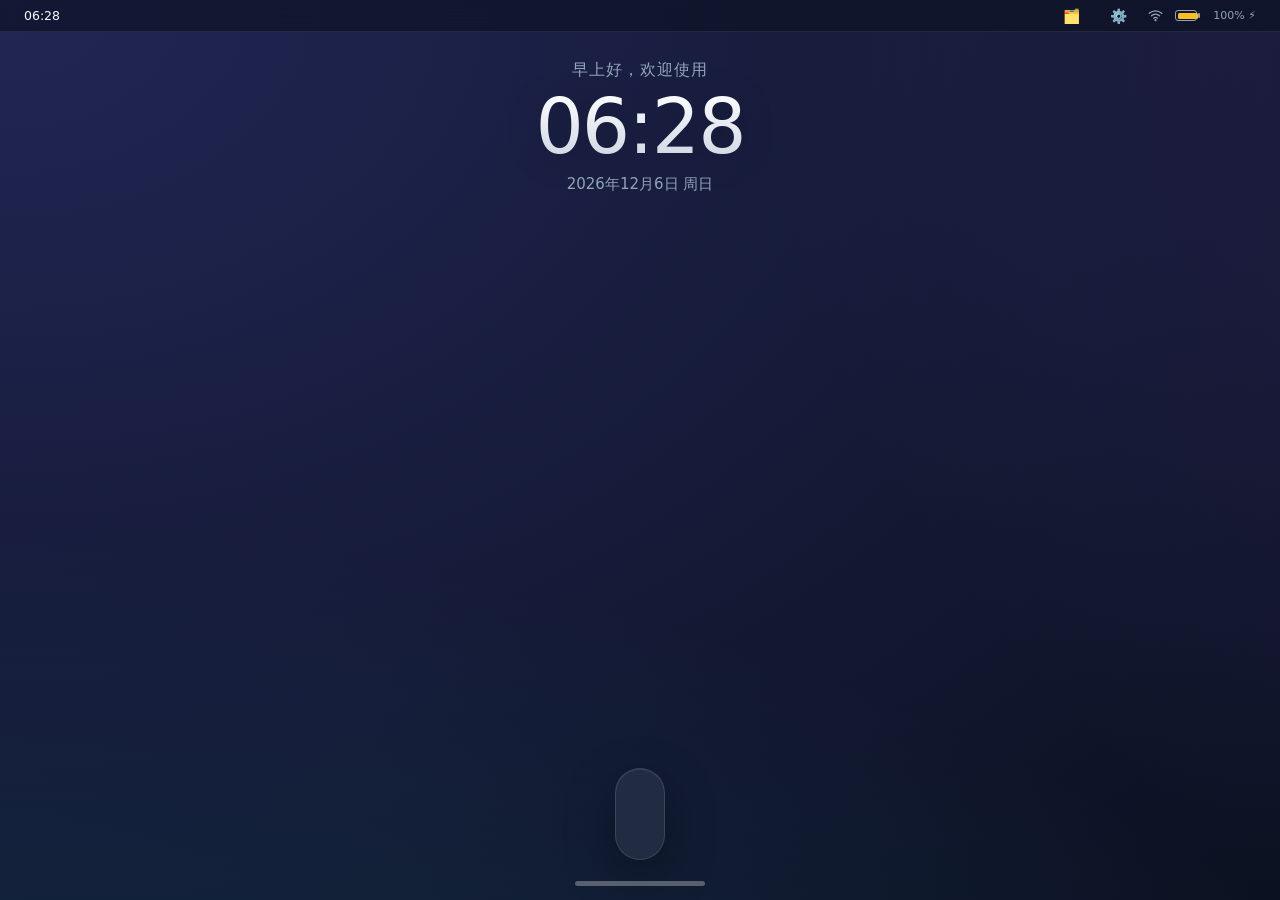
==== commit bd940fb3: "实现界面布局可以用户自定义" ====
--- a/launcher/templates/home.html
+++ b/launcher/templates/home.html
@@ -54,11 +54,11 @@
 }
 .sbR { display:flex; align-items:center; gap:12px; }
 
-#gearBtn {
+#gearBtn, #layoutBtn {
     background:transparent; border:1px solid transparent; color:var(--text-primary);
     cursor:pointer; font-size:14px; padding:4px 8px; border-radius:6px; transition:all 0.2s ease;
 }
-#gearBtn:hover { background:var(--glass-bg-hover); border-color:var(--glass-border-hover); }
+#gearBtn:hover, #layoutBtn:hover { background:var(--glass-bg-hover); border-color:var(--glass-border-hover); }
 #gearBtn.hasUpdate::after {
     content:""; display:inline-block; width:6px; height:6px; margin-left:2px;
     background:var(--danger); border-radius:50%; vertical-align:top;
@@ -305,6 +305,17 @@
 .updHint.ok { background:rgba(52, 211, 153, 0.1); color:var(--success); border-color:rgba(52, 211, 153, 0.2); }
 .updHint.up { background:rgba(248, 113, 113, 0.1); color:var(--danger); border-color:rgba(248, 113, 113, 0.2); }
 
+/* ── 布局编辑列表 ── */
+.layList { display:flex; flex-direction:column; gap:8px; max-height:48vh; overflow:auto; padding-right:6px; }
+.layRow { display:flex; align-items:center; gap:14px; padding:10px 14px;
+    background: rgba(0,0,0,0.18); border:1px solid var(--glass-border); border-radius:12px; }
+.layRow .ic { font-size:22px; line-height:1; }
+.layRow .nm { flex:1; font-size:14px; font-weight:500; }
+.layRow .nm small { color:var(--accent); margin-left:6px; font-size:11px; font-weight:400; }
+.layRow .cb { display:flex; align-items:center; gap:6px; font-size:12px; color:var(--text-secondary); cursor:pointer; user-select:none; }
+.layRow input[type=checkbox] { width:18px; height:18px; accent-color:var(--accent); cursor:pointer; margin:0; }
+.layRow .hideLbl input:checked + span { color:var(--danger); }
+
 /* ── Toast ── */
 .__toast {
     position:fixed; left:50%; top:50%; transform:translate(-50%,-50%); z-index:9999;
@@ -324,6 +335,7 @@
 <div id="statusbar">
   <span id="sbTime" style="font-variant-numeric: tabular-nums;">--:--</span>
   <span class="sbR">
+    <button id="layoutBtn" title="布局编辑">🗂️</button>
     <button id="gearBtn" title="关于 / 系统更新">⚙️</button>
     <svg id="netIcon" viewBox="0 0 24 24" fill="none" stroke="currentColor" stroke-width="2" stroke-linecap="round">
       <path class="arc" d="M2 8.5C5 5.9 8.4 4.5 12 4.5s7 1.4 10 4"/>
@@ -374,6 +386,22 @@
     <div class="foot">
       <button class="btnDef" onclick="closeAbout()">关闭</button>
       <button class="btnPri" onclick="checkLauncherUpdate()">🔍 检查更新</button>
+    </div>
+  </div>
+</div>
+
+<!-- 布局编辑模态 -->
+<div id="layoutMask" class="modalMask">
+  <div class="modal" role="dialog" aria-label="布局编辑">
+    <h2>🗂️ 布局编辑</h2>
+    <div style="font-size:13px;color:var(--text-secondary);line-height:1.6">
+      勾选 <b style="color:var(--text-primary)">Dock</b> 的应用常驻底部；
+      勾选 <b style="color:var(--danger)">隐藏</b> 的从桌面移除。修改后保存即时生效。
+    </div>
+    <div id="layList" class="layList"></div>
+    <div class="foot">
+      <button class="btnDef" onclick="closeLayout()">取消</button>
+      <button class="btnPri" onclick="saveLayout()">💾 保存</button>
     </div>
   </div>
 </div>
@@ -601,13 +629,82 @@
   const a=APPS.find(x=>x.id===ic.dataset.id);if(a)openApp(a);});
 $('homeBar').onclick=()=>{if(recentsOpen)closeRecents();else openRecents();};
 addEventListener('keydown',e=>{if(e.key==='Escape'){
-  if($('aboutMask').classList.contains('show'))closeAbout();else goHome();}});
+  if($('layoutMask').classList.contains('show'))closeLayout();
+  else if($('aboutMask').classList.contains('show'))closeAbout();
+  else goHome();}});
 
 /* ── 关于模态 ── */
 function openAbout(){$('aboutMask').classList.add('show');}
 function closeAbout(){$('aboutMask').classList.remove('show');}
 $('gearBtn').onclick=openAbout;
 $('aboutMask').addEventListener('click',e=>{if(e.target.id==='aboutMask')closeAbout();});
+
+/* ── 布局编辑模态 ── */
+function openLayout(){
+  $('layoutMask').classList.add('show');
+  renderLayoutList();
+}
+function closeLayout(){$('layoutMask').classList.remove('show');}
+$('layoutBtn').onclick=openLayout;
+$('layoutMask').addEventListener('click',e=>{if(e.target.id==='layoutMask')closeLayout();});
+
+async function renderLayoutList(){
+  const box=$('layList');
+  box.innerHTML='<div style="padding:14px;color:var(--text-secondary)">加载中…</div>';
+  let apps, ly;
+  try{
+    [apps, ly] = await Promise.all([
+      fetch('/api/apps').then(r=>r.json()),
+      fetch('/api/layout').then(r=>r.json())
+    ]);
+  }catch(e){ box.innerHTML='<div style="padding:14px;color:var(--danger)">加载失败：'+esc(e.message)+'</div>'; return; }
+
+  if(!apps.length){ box.innerHTML='<div style="padding:14px;color:var(--text-secondary)">暂无应用</div>'; return; }
+
+  // layout.json 未保存过时 ly.dock 为 null → 用 app.json 的 dock 默认值显示
+  // 一旦用户保存过（哪怕清空），ly.dock 是数组 → 按用户选择判定
+  const useLayoutDock = Array.isArray(ly.dock);
+  const dockSet = new Set(ly.dock || []);
+  const hiddenSet = new Set(ly.hidden || []);
+
+  box.innerHTML='';
+  apps.forEach(a=>{
+    const inDock = useLayoutDock ? dockSet.has(a.id) : !!a.dock;
+    const isHidden = hiddenSet.has(a.id);
+    const row=document.createElement('div'); row.className='layRow';
+    row.innerHTML=
+      '<span class="ic" style="color:'+(a.color||'#888')+'">'+(a.icon||'📦')+'</span>'+
+      '<span class="nm">'+esc(a.name)+(a.system?'<small>系统</small>':'')+'</span>'+
+      '<label class="cb"><input type="checkbox" data-id="'+a.id+'" data-field="dock" '+(inDock?'checked':'')+'> Dock</label>'+
+      '<label class="cb hideLbl"><input type="checkbox" data-id="'+a.id+'" data-field="hidden" '+(isHidden?'checked':'')+'> <span>隐藏</span></label>';
+    box.appendChild(row);
+  });
+}
+
+async function saveLayout(){
+  const dock=[], hidden=[];
+  document.querySelectorAll('#layList input[type=checkbox]').forEach(cb=>{
+    const id=cb.dataset.id, f=cb.dataset.field;
+    if(cb.checked){
+      if(f==='dock') dock.push(id);
+      if(f==='hidden') hidden.push(id);
+    }
+  });
+  try{
+    const r=await fetch('/api/layout',{
+      method:'POST',
+      headers:{'Content-Type':'application/json'},
+      body:JSON.stringify({dock, hidden})
+    });
+    const j=await r.json();
+    if(j.ok){
+      showToast('布局已保存');
+      closeLayout();
+      await poll();
+      buildHome();
+    } else { alert('保存失败：'+j.msg); }
+  }catch(e){ alert('请求失败：'+e.message); }
+}
 async function checkLauncherUpdate(){
   const box=$('abUpd');box.style.display='block';box.className='updHint';
   box.textContent='正在检查更新…';
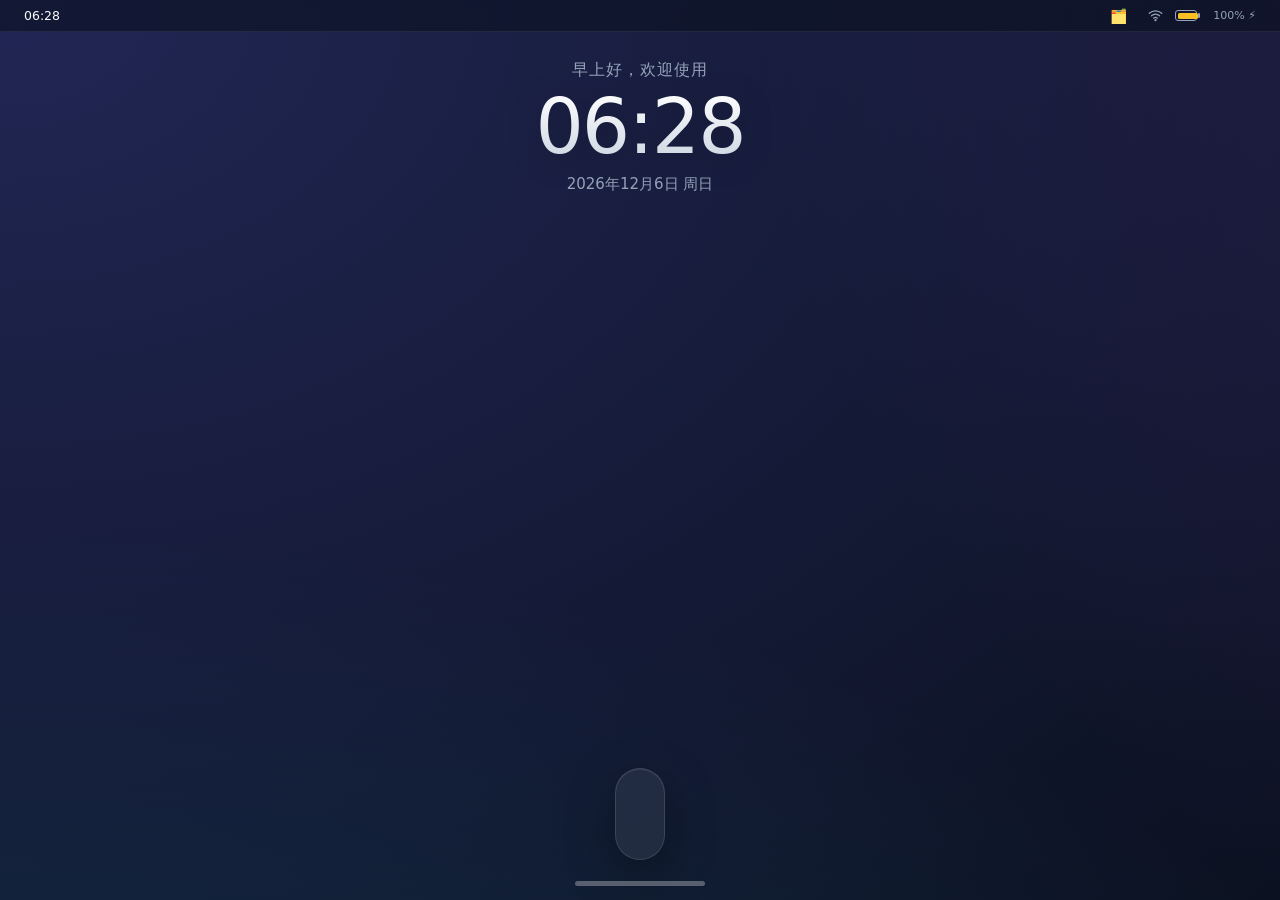
==== commit e0a09db6: "版本管理优化" ====
--- a/launcher/templates/home.html
+++ b/launcher/templates/home.html
@@ -54,18 +54,11 @@
 }
 .sbR { display:flex; align-items:center; gap:12px; }
 
-#gearBtn, #layoutBtn {
+#layoutBtn {
     background:transparent; border:1px solid transparent; color:var(--text-primary);
     cursor:pointer; font-size:14px; padding:4px 8px; border-radius:6px; transition:all 0.2s ease;
 }
-#gearBtn:hover, #layoutBtn:hover { background:var(--glass-bg-hover); border-color:var(--glass-border-hover); }
-#gearBtn.hasUpdate::after {
-    content:""; display:inline-block; width:6px; height:6px; margin-left:2px;
-    background:var(--danger); border-radius:50%; vertical-align:top;
-    box-shadow: 0 0 6px var(--danger);
-    animation: pulse 2s cubic-bezier(0.4, 0, 0.6, 1) infinite;
-}
-@keyframes pulse { 0%, 100% { transform: scale(1); opacity: 1; } 50% { transform: scale(1.4); opacity: 0.6; } }
+#layoutBtn:hover { background:var(--glass-bg-hover); border-color:var(--glass-border-hover); }
 
 #netIcon { width:15px; height:15px; color:var(--text-secondary); }
 #netIcon .slash { display:none; }
@@ -99,17 +92,17 @@
 #pager { flex:1; overflow:hidden; display:flex; flex-direction:column; justify-content:center; }
 #screens { display:flex; height:100%; transition:transform 0.4s cubic-bezier(0.25, 0.8, 0.25, 1); }
 
-/* 🌟 核心布局优化：超大间距响应式网格 */
+/* 核心布局：响应式网格（列数由 JS 统一计算后以 inline style 应用，
+   确保分页容量与实际渲染列数严格一致，避免拉伸窗口时两页混排） */
 .screen {
-    flex:0 0 100%; 
-    display:grid; 
-    grid-template-columns: repeat(auto-fill, minmax(110px, 1fr));
-    gap:60px 32px; 
-    align-content: center; 
+    flex:0 0 100%;
+    display:grid;
+    grid-template-columns: repeat(6, 1fr);
+    gap:24px;
+    align-content: center;
     justify-items: center;
-    max-width: 1000px; 
-    margin: 0 auto; 
     padding: 0 40px;
+    overflow: hidden;
 }
 
 .icon { display:flex; flex-direction:column; align-items:center; gap:14px; cursor:pointer; position:relative; width:110px; }
@@ -336,7 +329,6 @@
   <span id="sbTime" style="font-variant-numeric: tabular-nums;">--:--</span>
   <span class="sbR">
     <button id="layoutBtn" title="布局编辑">🗂️</button>
-    <button id="gearBtn" title="关于 / 系统更新">⚙️</button>
     <svg id="netIcon" viewBox="0 0 24 24" fill="none" stroke="currentColor" stroke-width="2" stroke-linecap="round">
       <path class="arc" d="M2 8.5C5 5.9 8.4 4.5 12 4.5s7 1.4 10 4"/>
       <path class="arc" d="M5.5 12.5c2-1.8 4.2-2.7 6.5-2.7s4.5.9 6.5 2.7"/>
@@ -365,29 +357,6 @@
     <span><button id="clearAll">全部清除</button><button id="closeR">▼ 收起</button></span></div>
   <div id="rCards"></div>
   <div class="rTip">上滑卡片清除单个 · 空白处下滑关闭 · 点击卡片回到应用</div>
-</div>
-
-<!-- 关于 / 系统更新 模态 -->
-<div id="aboutMask" class="modalMask">
-  <div class="modal" role="dialog" aria-label="关于">
-    <div class="logoRow">
-      <div class="logoBig">🚀</div>
-      <div style="flex:1">
-        <h2>__TITLE__</h2>
-        <div class="ver"><span id="abVer">v__VERSION__</span>
-          <span id="abRel">__RELEASED__</span></div>
-      </div>
-    </div>
-    <div id="abUpd" class="updHint" style="display:none"></div>
-    <div>
-      <div style="font-size:13px;color:var(--text-secondary);margin-bottom:8px;font-weight:500">📋 更新说明</div>
-      <div class="cl"><ul>__CHANGELOG_HTML__</ul></div>
-    </div>
-    <div class="foot">
-      <button class="btnDef" onclick="closeAbout()">关闭</button>
-      <button class="btnPri" onclick="checkLauncherUpdate()">🔍 检查更新</button>
-    </div>
-  </div>
 </div>
 
 <!-- 布局编辑模态 -->
@@ -411,7 +380,6 @@
 
 <script>
 const LAUNCHER_VER = '__VERSION__';
-const PAGE=16;
 let APPS=[],pageIdx=0,screenCount=0,current=null,recentsOpen=false,suppress=false;
 const pages={},openedOrder=[];
 const $=id=>document.getElementById(id);
@@ -452,22 +420,31 @@
     $('battPct').textContent=Math.round(b.level*100)+'%'+(b.charging?' ⚡':'');};
   up();b.addEventListener('levelchange',up);b.addEventListener('chargingchange',up);});
 
-/* ─ 桌面构建 ── */
+/* ─ 桌面构建 ──
+   列数/行数只在此处计算，再 inline 应用到每个 .screen 的
+   grid-template-columns —— 与 CSS 的 padding/gap/最小列宽用同一套参数，
+   保证每页图标容量 = 实际能排下的容量，窗口拉伸时不会错页混排。 */
+const GRID={PAD_X:40, GAP:24, COL_MIN:110, ROW_H:118}; // ROW_H: tile 84 + gap 14 + name ~20
 function buildHome(){
   const homeApps=APPS.filter(a=>!a.dock);
-  const cols = Math.max(4, Math.floor(($('screens').clientWidth - 80) / 142)); 
-  const itemsPerPage = cols * 3;
+  const pager=$('pager');
+  const availW=Math.max(GRID.COL_MIN, pager.clientWidth-GRID.PAD_X*2);
+  const cols=Math.max(1, Math.floor((availW+GRID.GAP)/(GRID.COL_MIN+GRID.GAP)));
+  const availH=Math.max(GRID.ROW_H, pager.clientHeight);
+  const rows=Math.max(1, Math.floor((availH+GRID.GAP)/(GRID.ROW_H+GRID.GAP)));
+  const itemsPerPage=Math.max(1, cols*rows);
   screenCount=Math.max(1,Math.ceil(homeApps.length/itemsPerPage));
-  
+
   const sc=$('screens');sc.innerHTML='';
   for(let s=0;s<screenCount;s++){
     const d=document.createElement('div');d.className='screen';
+    d.style.gridTemplateColumns='repeat('+cols+',1fr)';
     homeApps.slice(s*itemsPerPage,(s+1)*itemsPerPage).forEach(a=>d.appendChild(iconEl(a)));
     sc.appendChild(d);}
-    
+
   const dk=$('dock');dk.innerHTML='';
   APPS.filter(a=>a.dock).forEach(a=>dk.appendChild(iconEl(a)));
-  
+
   const dots=$('dots');dots.innerHTML='';
   for(let i=0;i<screenCount;i++)dots.appendChild(document.createElement('i'));
   gotoPage(0);updateDots();}
@@ -484,8 +461,7 @@
   [...$('dots').children].forEach((d,j)=>d.classList.toggle('on',j===pageIdx));}
   
 addEventListener('resize',()=>{
-  gotoPage(pageIdx);
-  buildHome(); 
+  buildHome();
 });
 
 function updateDots(){
@@ -630,14 +606,10 @@
 $('homeBar').onclick=()=>{if(recentsOpen)closeRecents();else openRecents();};
 addEventListener('keydown',e=>{if(e.key==='Escape'){
   if($('layoutMask').classList.contains('show'))closeLayout();
-  else if($('aboutMask').classList.contains('show'))closeAbout();
+  
   else goHome();}});
 
 /* ── 关于模态 ── */
-function openAbout(){$('aboutMask').classList.add('show');}
-function closeAbout(){$('aboutMask').classList.remove('show');}
-$('gearBtn').onclick=openAbout;
-$('aboutMask').addEventListener('click',e=>{if(e.target.id==='aboutMask')closeAbout();});
 
 /* ── 布局编辑模态 ── */
 function openLayout(){
@@ -705,34 +677,6 @@
     } else { alert('保存失败：'+j.msg); }
   }catch(e){ alert('请求失败：'+e.message); }
 }
-async function checkLauncherUpdate(){
-  const box=$('abUpd');box.style.display='block';box.className='updHint';
-  box.textContent='正在检查更新…';
-  try{const r=await fetch('/api/launcher/version');const d=await r.json();
-    if(d.error){box.className='updHint up';box.innerHTML='⚠️ 连不上仓库：'+esc(d.error);return;}
-    const rem=d.remote||'（无远端信息）';
-    if(d.upgradable){
-      box.className='updHint up';
-      box.innerHTML=`<b>✨ 发现新版本</b><br>当前 v${esc(d.local)} → 最新 v${esc(rem)}<br>`+
-        `<small style="color:var(--text-secondary)">发布时间：${esc(d.released_remote||'—')}</small><br>`+
-        `<div style="margin-top:10px;padding:10px 14px;background:rgba(0,0,0,0.2);border-radius:8px;font-size:13px;border:1px solid var(--glass-border)">更新内容：<ul style="padding-left:18px;margin-top:6px">${clUL(d.changelog_remote)}</ul></div>`+
-        `<button class="btnPri" style="margin-top:12px;padding:8px 16px" onclick="goUpdateFromAbout()">立即更新（跳转至系统信息）</button>`;
-      $('gearBtn').classList.add('hasUpdate');
-    }else{
-      box.className='updHint ok';
-      box.textContent=`✅ 当前已是最新版本（v${d.local}）。远端：${rem}`;
-      $('gearBtn').classList.remove('hasUpdate');}}
-  catch(e){box.className='updHint up';box.textContent='检查失败：'+e.message;}}
-  
-function goUpdateFromAbout(){
-  closeAbout();
-  const sysInfo=APPS.find(a=>a.id==='sysinfo');
-  if(sysInfo){showToast('即将打开系统信息 → Launcher 更新');setTimeout(()=>openApp(sysInfo),400);}
-  else{showToast('请打开系统信息应用（sysinfo）进行更新');}
-}
-setTimeout(()=>fetch('/api/launcher/version').then(r=>r.json()).then(d=>{
-  if(d.upgradable)$('gearBtn').classList.add('hasUpdate');}).catch(()=>{}),1500);
-
 /* ── 轮询 ── */
 async function poll(){
   const prev=APPS.map(a=>a.id).join(',');
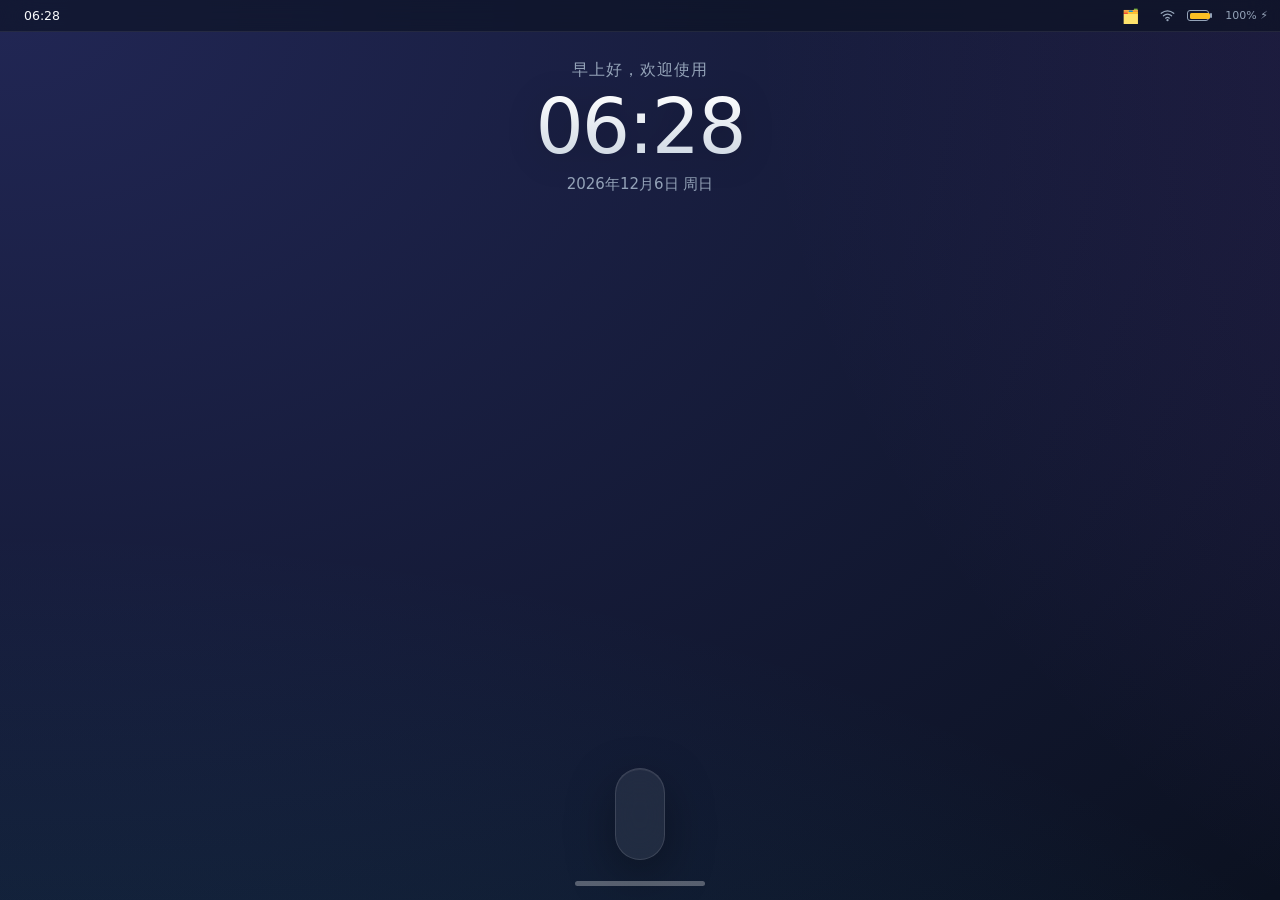
==== commit 556431a3: "优化APP" ====
--- a/launcher/templates/home.html
+++ b/launcher/templates/home.html
@@ -48,6 +48,7 @@
     position:fixed; top:0; left:0; right:0; height:32px; z-index:90;
     display:flex; justify-content:space-between; align-items:center; padding:0 24px;
     font-size:12.5px; font-weight:500; pointer-events:auto;
+    padding-right:12px;
     background: rgba(11, 17, 32, 0.6);
     backdrop-filter: blur(16px); -webkit-backdrop-filter: blur(16px);
     border-bottom: 1px solid var(--glass-border);
